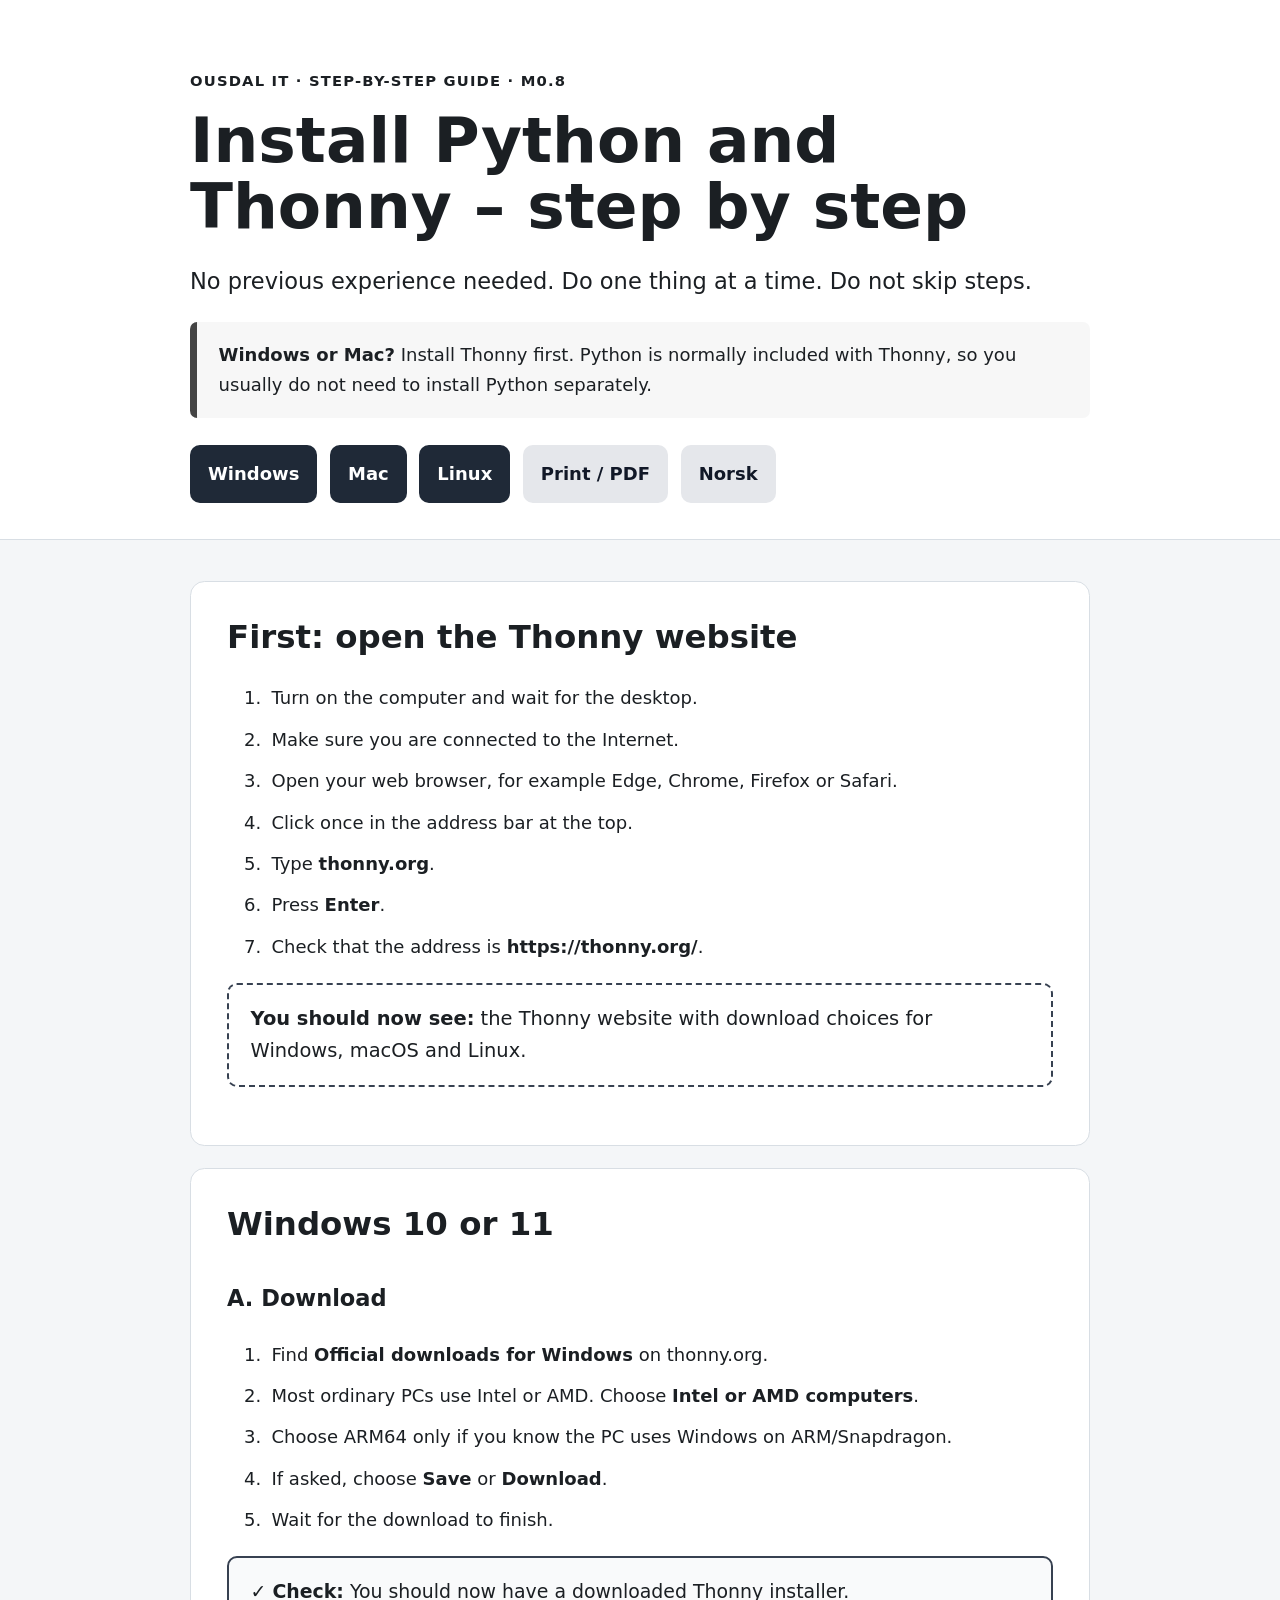
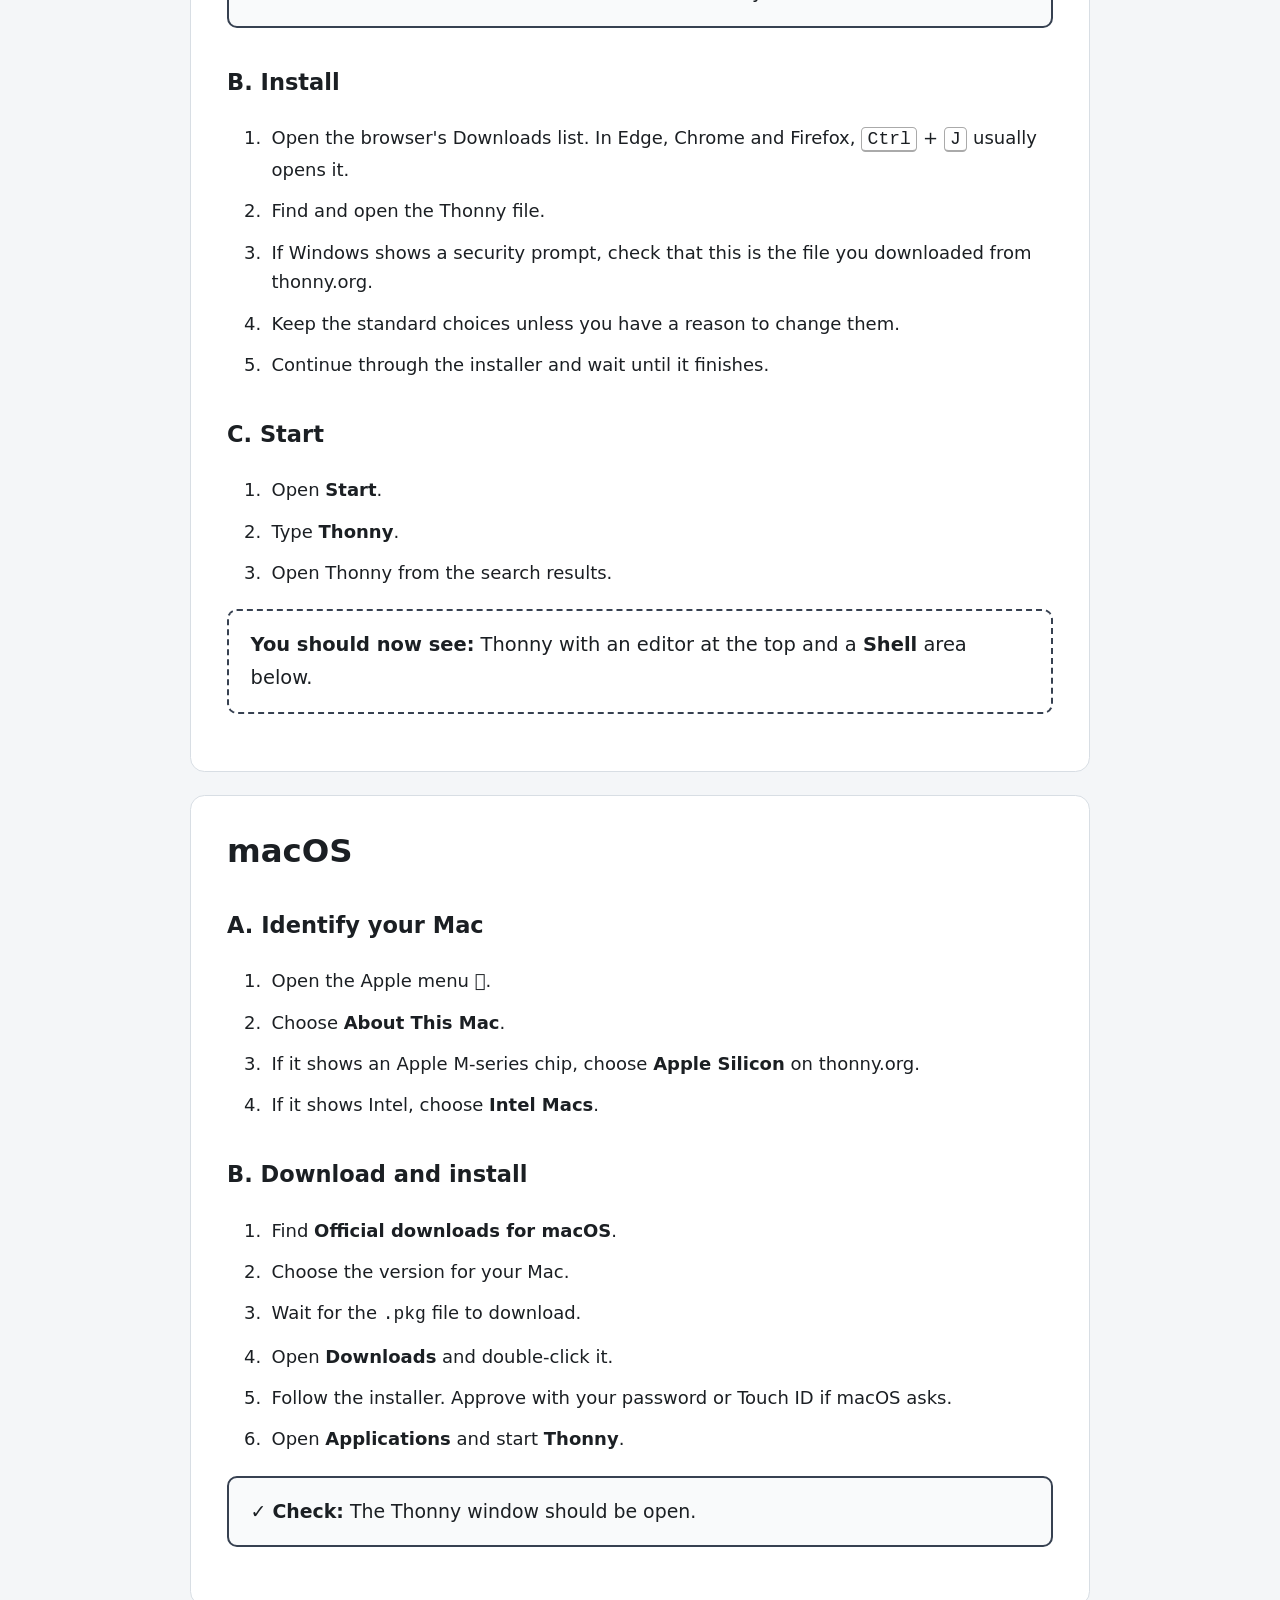
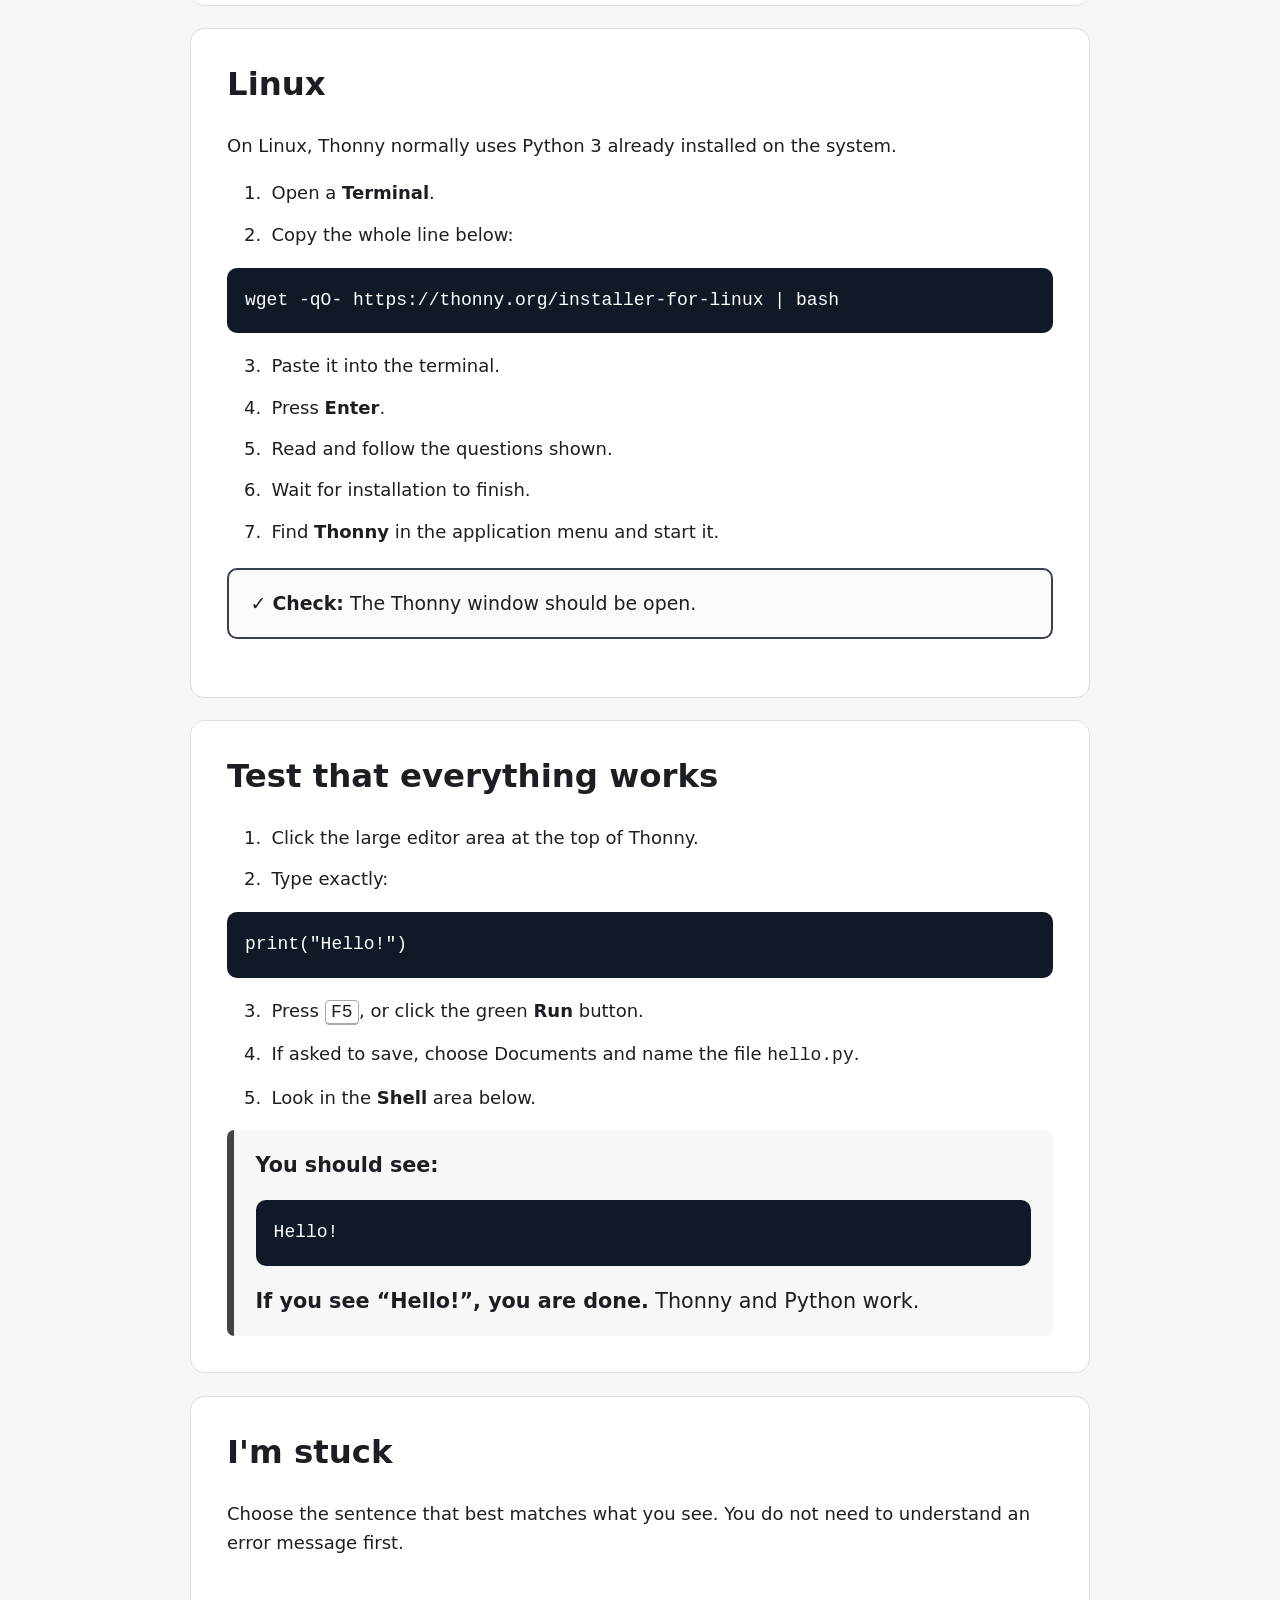
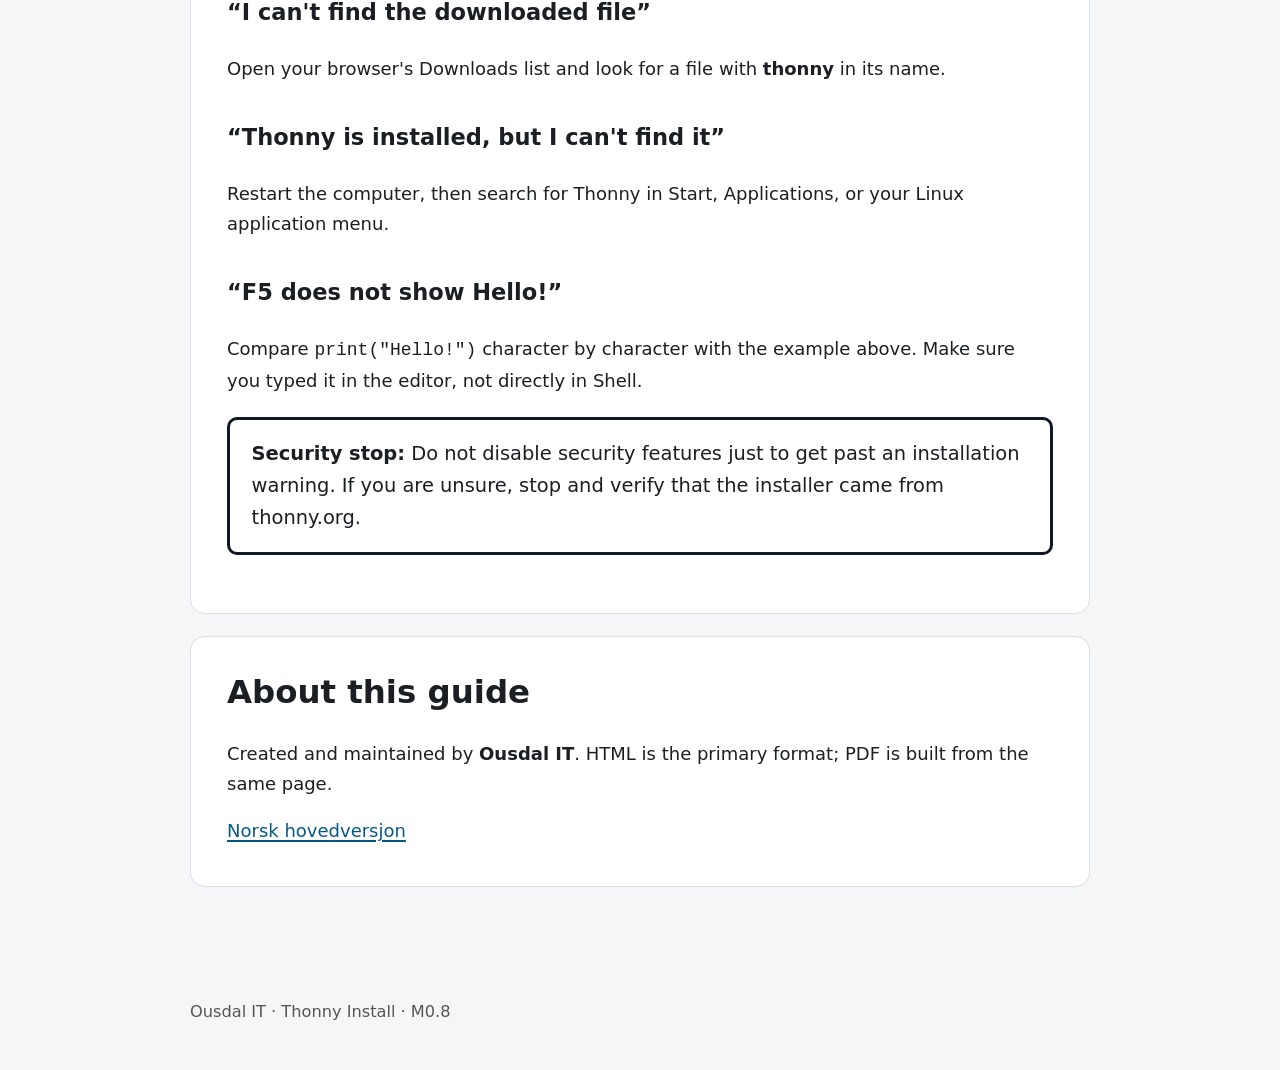
==== en/index.html @ 738f1707 "M0.8: add first-class English guide" ====
<!doctype html>
<html lang="en">
<head>
<meta charset="utf-8"><meta name="viewport" content="width=device-width,initial-scale=1">
<title>Install Python and Thonny – step by step | Ousdal IT</title>
<meta name="description" content="A spoon-fed Ousdal IT guide to installing Thonny and Python and running your first program.">
<link rel="stylesheet" href="../style.css">
</head>
<body>
<a class="skip-link" href="#content">Skip to content</a>
<header class="hero"><div class="wrap">
<p class="eyebrow">OUSDAL IT · STEP-BY-STEP GUIDE · M0.8</p>
<h1>Install Python and Thonny – step by step</h1>
<p class="lead">No previous experience needed. Do one thing at a time. Do not skip steps.</p>
<div class="important"><strong>Windows or Mac?</strong> Install Thonny first. Python is normally included with Thonny, so you usually do not need to install Python separately.</div>
<nav class="actions no-print" aria-label="Choose operating system"><a class="button" href="#windows">Windows</a><a class="button" href="#mac">Mac</a><a class="button" href="#linux">Linux</a><button class="button secondary" onclick="window.print()">Print / PDF</button><a class="button secondary" href="../">Norsk</a></nav>
</div></header>
<main id="content" class="wrap" tabindex="-1">
<section class="card"><h2>First: open the Thonny website</h2><ol>
<li>Turn on the computer and wait for the desktop.</li><li>Make sure you are connected to the Internet.</li><li>Open your web browser, for example Edge, Chrome, Firefox or Safari.</li><li>Click once in the address bar at the top.</li><li>Type <strong>thonny.org</strong>.</li><li>Press <strong>Enter</strong>.</li><li>Check that the address is <strong>https://thonny.org/</strong>.</li></ol>
<div class="look"><strong>You should now see:</strong> the Thonny website with download choices for Windows, macOS and Linux.</div></section>
<section id="windows" class="card page-break"><h2>Windows 10 or 11</h2><h3>A. Download</h3><ol>
<li>Find <strong>Official downloads for Windows</strong> on thonny.org.</li><li>Most ordinary PCs use Intel or AMD. Choose <strong>Intel or AMD computers</strong>.</li><li>Choose ARM64 only if you know the PC uses Windows on ARM/Snapdragon.</li><li>If asked, choose <strong>Save</strong> or <strong>Download</strong>.</li><li>Wait for the download to finish.</li></ol>
<div class="check">✓ <strong>Check:</strong> You should now have a downloaded Thonny installer.</div>
<h3>B. Install</h3><ol><li>Open the browser's Downloads list. In Edge, Chrome and Firefox, <kbd>Ctrl</kbd> + <kbd>J</kbd> usually opens it.</li><li>Find and open the Thonny file.</li><li>If Windows shows a security prompt, check that this is the file you downloaded from thonny.org.</li><li>Keep the standard choices unless you have a reason to change them.</li><li>Continue through the installer and wait until it finishes.</li></ol>
<h3>C. Start</h3><ol><li>Open <strong>Start</strong>.</li><li>Type <strong>Thonny</strong>.</li><li>Open Thonny from the search results.</li></ol>
<div class="look"><strong>You should now see:</strong> Thonny with an editor at the top and a <strong>Shell</strong> area below.</div></section>
<section id="mac" class="card page-break"><h2>macOS</h2><h3>A. Identify your Mac</h3><ol><li>Open the Apple menu <strong></strong>.</li><li>Choose <strong>About This Mac</strong>.</li><li>If it shows an Apple M-series chip, choose <strong>Apple Silicon</strong> on thonny.org.</li><li>If it shows Intel, choose <strong>Intel Macs</strong>.</li></ol>
<h3>B. Download and install</h3><ol><li>Find <strong>Official downloads for macOS</strong>.</li><li>Choose the version for your Mac.</li><li>Wait for the <code>.pkg</code> file to download.</li><li>Open <strong>Downloads</strong> and double-click it.</li><li>Follow the installer. Approve with your password or Touch ID if macOS asks.</li><li>Open <strong>Applications</strong> and start <strong>Thonny</strong>.</li></ol><div class="check">✓ <strong>Check:</strong> The Thonny window should be open.</div></section>
<section id="linux" class="card page-break"><h2>Linux</h2><p>On Linux, Thonny normally uses Python 3 already installed on the system.</p><ol><li>Open a <strong>Terminal</strong>.</li><li>Copy the whole line below:</li></ol>
<pre><code>wget -qO- https://thonny.org/installer-for-linux | bash</code></pre>
<ol start="3"><li>Paste it into the terminal.</li><li>Press <strong>Enter</strong>.</li><li>Read and follow the questions shown.</li><li>Wait for installation to finish.</li><li>Find <strong>Thonny</strong> in the application menu and start it.</li></ol><div class="check">✓ <strong>Check:</strong> The Thonny window should be open.</div></section>
<section id="test" class="card page-break"><h2>Test that everything works</h2><ol><li>Click the large editor area at the top of Thonny.</li><li>Type exactly:</li></ol><pre><code>print("Hello!")</code></pre><ol start="3"><li>Press <kbd>F5</kbd>, or click the green <strong>Run</strong> button.</li><li>If asked to save, choose Documents and name the file <code>hello.py</code>.</li><li>Look in the <strong>Shell</strong> area below.</li></ol><div class="success"><strong>You should see:</strong><pre><code>Hello!</code></pre><strong>If you see “Hello!”, you are done.</strong> Thonny and Python work.</div></section>
<section id="help" class="card page-break"><h2>I'm stuck</h2><p>Choose the sentence that best matches what you see. You do not need to understand an error message first.</p>
<h3>“I can't find the downloaded file”</h3><p>Open your browser's Downloads list and look for a file with <strong>thonny</strong> in its name.</p>
<h3>“Thonny is installed, but I can't find it”</h3><p>Restart the computer, then search for Thonny in Start, Applications, or your Linux application menu.</p>
<h3>“F5 does not show Hello!”</h3><p>Compare <code>print("Hello!")</code> character by character with the example above. Make sure you typed it in the editor, not directly in Shell.</p>
<div class="stop"><strong>Security stop:</strong> Do not disable security features just to get past an installation warning. If you are unsure, stop and verify that the installer came from thonny.org.</div></section>
<section class="card compact"><h2>About this guide</h2><p>Created and maintained by <strong>Ousdal IT</strong>. HTML is the primary format; PDF is built from the same page.</p><p><a href="../">Norsk hovedversjon</a></p></section>
</main><footer><div class="wrap">Ousdal IT · Thonny Install · M0.8</div></footer>
</body></html>
---- style.css ----
:root {
  font-family: system-ui, -apple-system, BlinkMacSystemFont, "Segoe UI", sans-serif;
  color: #1b1f23;
  background: #f4f6f8;
  line-height: 1.65;
  font-size: 18px;
}

* { box-sizing: border-box; }
body { margin: 0; }
a { color: #075985; }
.wrap { width: min(900px, calc(100% - 2rem)); margin: 0 auto; }
.hero { background: #ffffff; border-bottom: 1px solid #d8dee4; padding: 3rem 0 2rem; }
.eyebrow { font-weight: 800; letter-spacing: .08em; font-size: .82rem; }
h1 { font-size: clamp(2rem, 6vw, 3.5rem); line-height: 1.05; margin: .3rem 0 1rem; }
h2 { font-size: 1.8rem; line-height: 1.2; margin-top: 0; }
h3 { font-size: 1.25rem; margin-top: 2rem; }
.lead { font-size: 1.25rem; }
.important, .note, .success { border-left: .4rem solid #444; padding: 1rem 1.2rem; background: #f7f7f7; border-radius: .4rem; }
.success { font-size: 1.15rem; }
.actions { display: flex; flex-wrap: wrap; gap: .7rem; margin-top: 1.5rem; }
.button { display: inline-block; border: 0; border-radius: .55rem; padding: .8rem 1rem; background: #1f2937; color: white; text-decoration: none; font: inherit; font-weight: 700; cursor: pointer; }
.button.secondary { background: #e5e7eb; color: #111827; }
main { padding: 1rem 0 3rem; }
.card { background: white; margin: 1.25rem 0; padding: 2rem; border: 1px solid #d8dee4; border-radius: .8rem; }
.card.compact { padding-bottom: 1.2rem; }
li { margin: .65rem 0; padding-left: .25rem; }
pre { overflow-x: auto; background: #111827; color: #fff; padding: 1rem; border-radius: .55rem; font-size: 1rem; }
code { font-family: ui-monospace, SFMono-Regular, Menlo, Consolas, monospace; }
kbd { border: 1px solid #aaa; border-bottom-width: 2px; border-radius: .25rem; padding: .05rem .3rem; background: #fff; }
footer { padding: 2rem 0 3rem; font-size: .9rem; color: #555; }

@media (max-width: 600px) {
  :root { font-size: 17px; }
  .card { padding: 1.2rem; }
}

@page { size: A4; margin: 14mm; }
@media print {
  :root { background: #fff; font-size: 12pt; }
  body { background: #fff; }
  .no-print { display: none !important; }
  .hero { padding: 0 0 8mm; border: 0; }
  .wrap { width: 100%; }
  .card { border: 0; border-radius: 0; padding: 0; margin: 0 0 8mm; break-inside: avoid-page; }
  .page-break { break-before: page; }
  h1 { font-size: 27pt; }
  h2 { font-size: 20pt; }
  h3 { font-size: 14pt; }
  a { color: inherit; text-decoration: none; }
  pre { white-space: pre-wrap; border: 1px solid #444; background: #f2f2f2; color: #000; }
  footer { padding: 4mm 0 0; }
}

.check { margin: 1.2rem 0; padding: 1rem 1.2rem; border: 2px solid #374151; border-radius: .55rem; background: #f9fafb; font-size: 1.05rem; }
@media print { .check { break-inside: avoid; } }

/* M0.3: accessibility and senior-friendly interaction */
html { scroll-behavior: smooth; }
body { font-size: 1rem; }
p, li { max-width: 72ch; }
a { text-decoration-thickness: .12em; text-underline-offset: .16em; }
a:focus-visible, button:focus-visible { outline: 4px solid #111827; outline-offset: 4px; }
.skip-link { position: absolute; left: .75rem; top: -5rem; z-index: 100; padding: .8rem 1rem; background: #fff; color: #111; border: 3px solid #111; font-weight: 800; }
.skip-link:focus { top: .75rem; }
.button { min-height: 48px; min-width: 48px; display: inline-flex; align-items: center; justify-content: center; }
.look { margin: 1.2rem 0; padding: 1rem 1.2rem; border: 2px dashed #374151; border-radius: .55rem; background: #fff; font-size: 1.08rem; }
main:focus { outline: none; }
@media (prefers-reduced-motion: reduce) { html { scroll-behavior: auto; } }
@media (max-width: 600px) { .actions .button { width: 100%; } }
@media print { .skip-link { display: none; } .look { break-inside: avoid; } p, li { max-width: none; } }

.stop { margin: 1.2rem 0; padding: 1rem 1.2rem; border: 3px solid #111827; border-radius: .55rem; background: #fff; font-size: 1.08rem; }
@media print { .stop { break-inside: avoid; } }

/* M0.7: print/PDF pagination */
@media print {
  h1, h2, h3 { break-after: avoid-page; page-break-after: avoid; }
  pre, .important, .note, .success, .check, .look, .stop {
    break-inside: avoid-page;
    page-break-inside: avoid;
  }
  li { break-inside: avoid-page; page-break-inside: avoid; }
  h3 + ol, h3 + p { break-before: avoid-page; page-break-before: avoid; }
  .card { orphans: 3; widows: 3; }
}
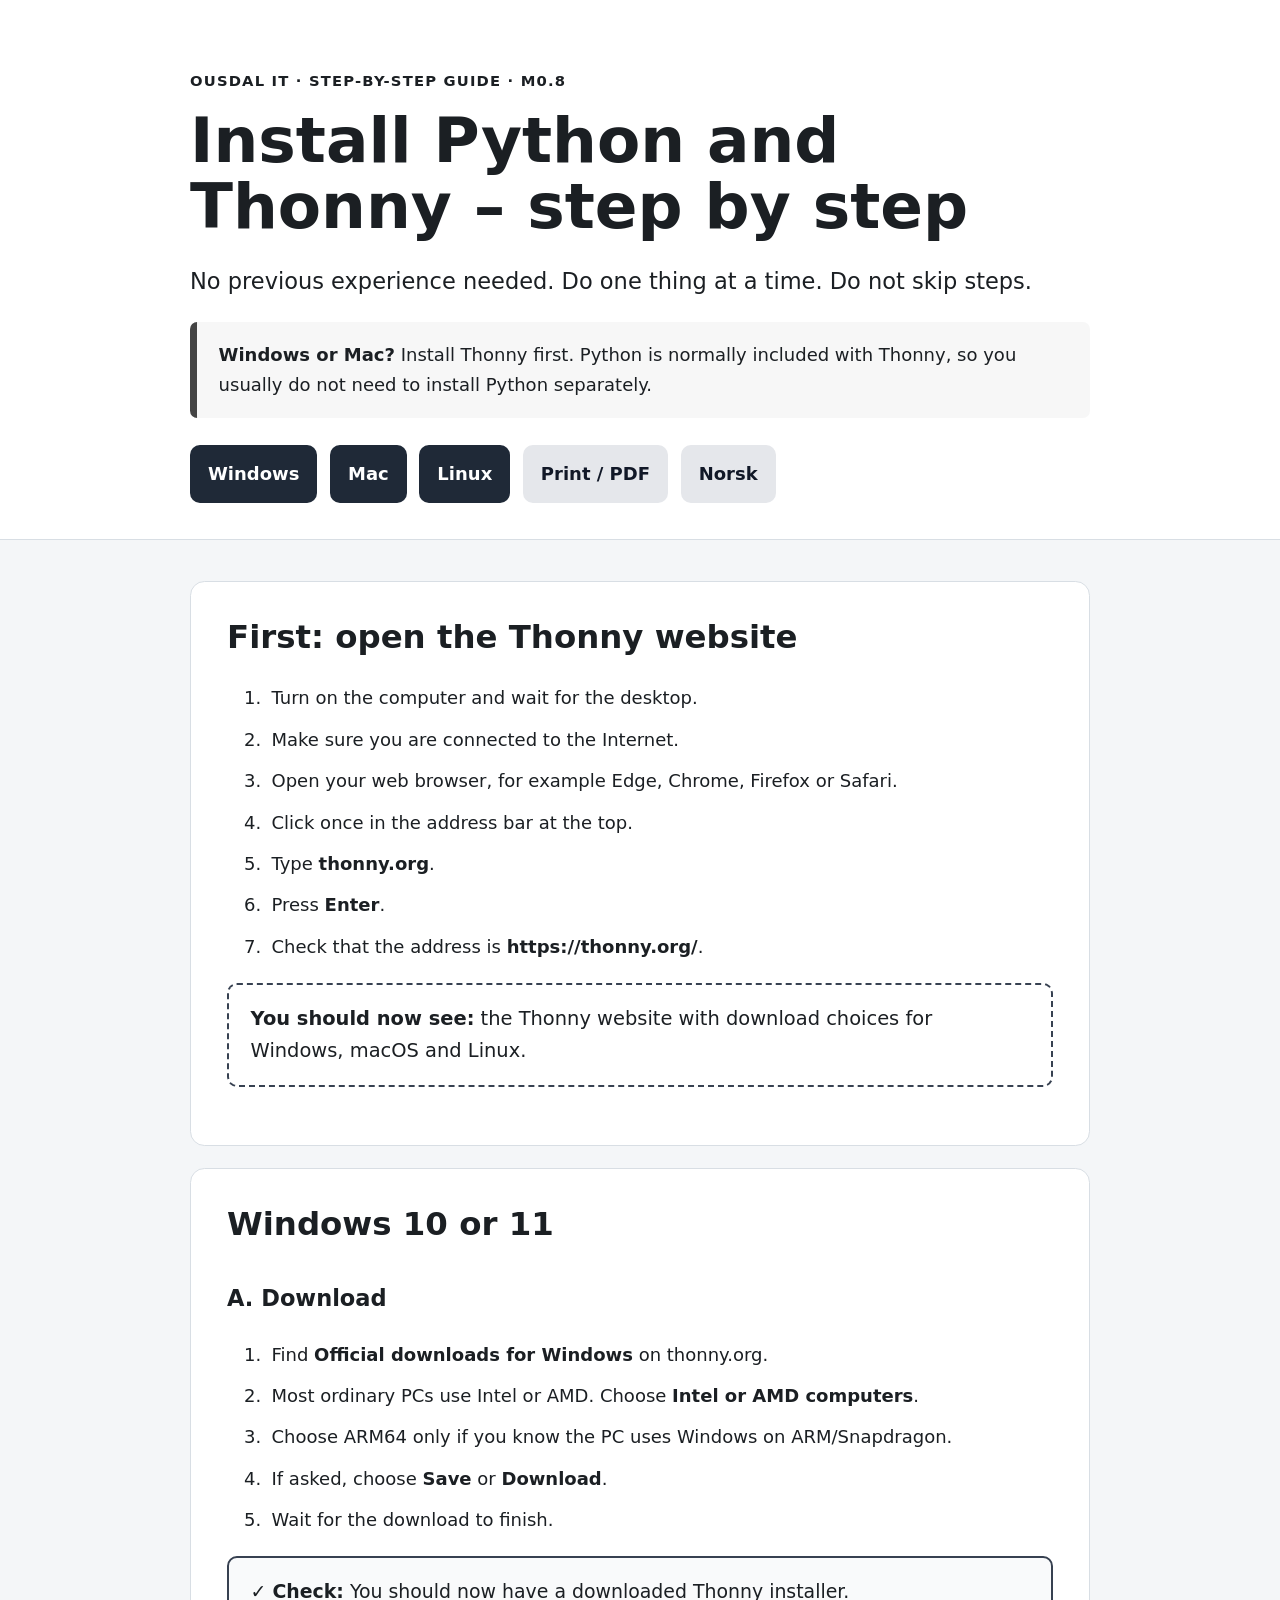
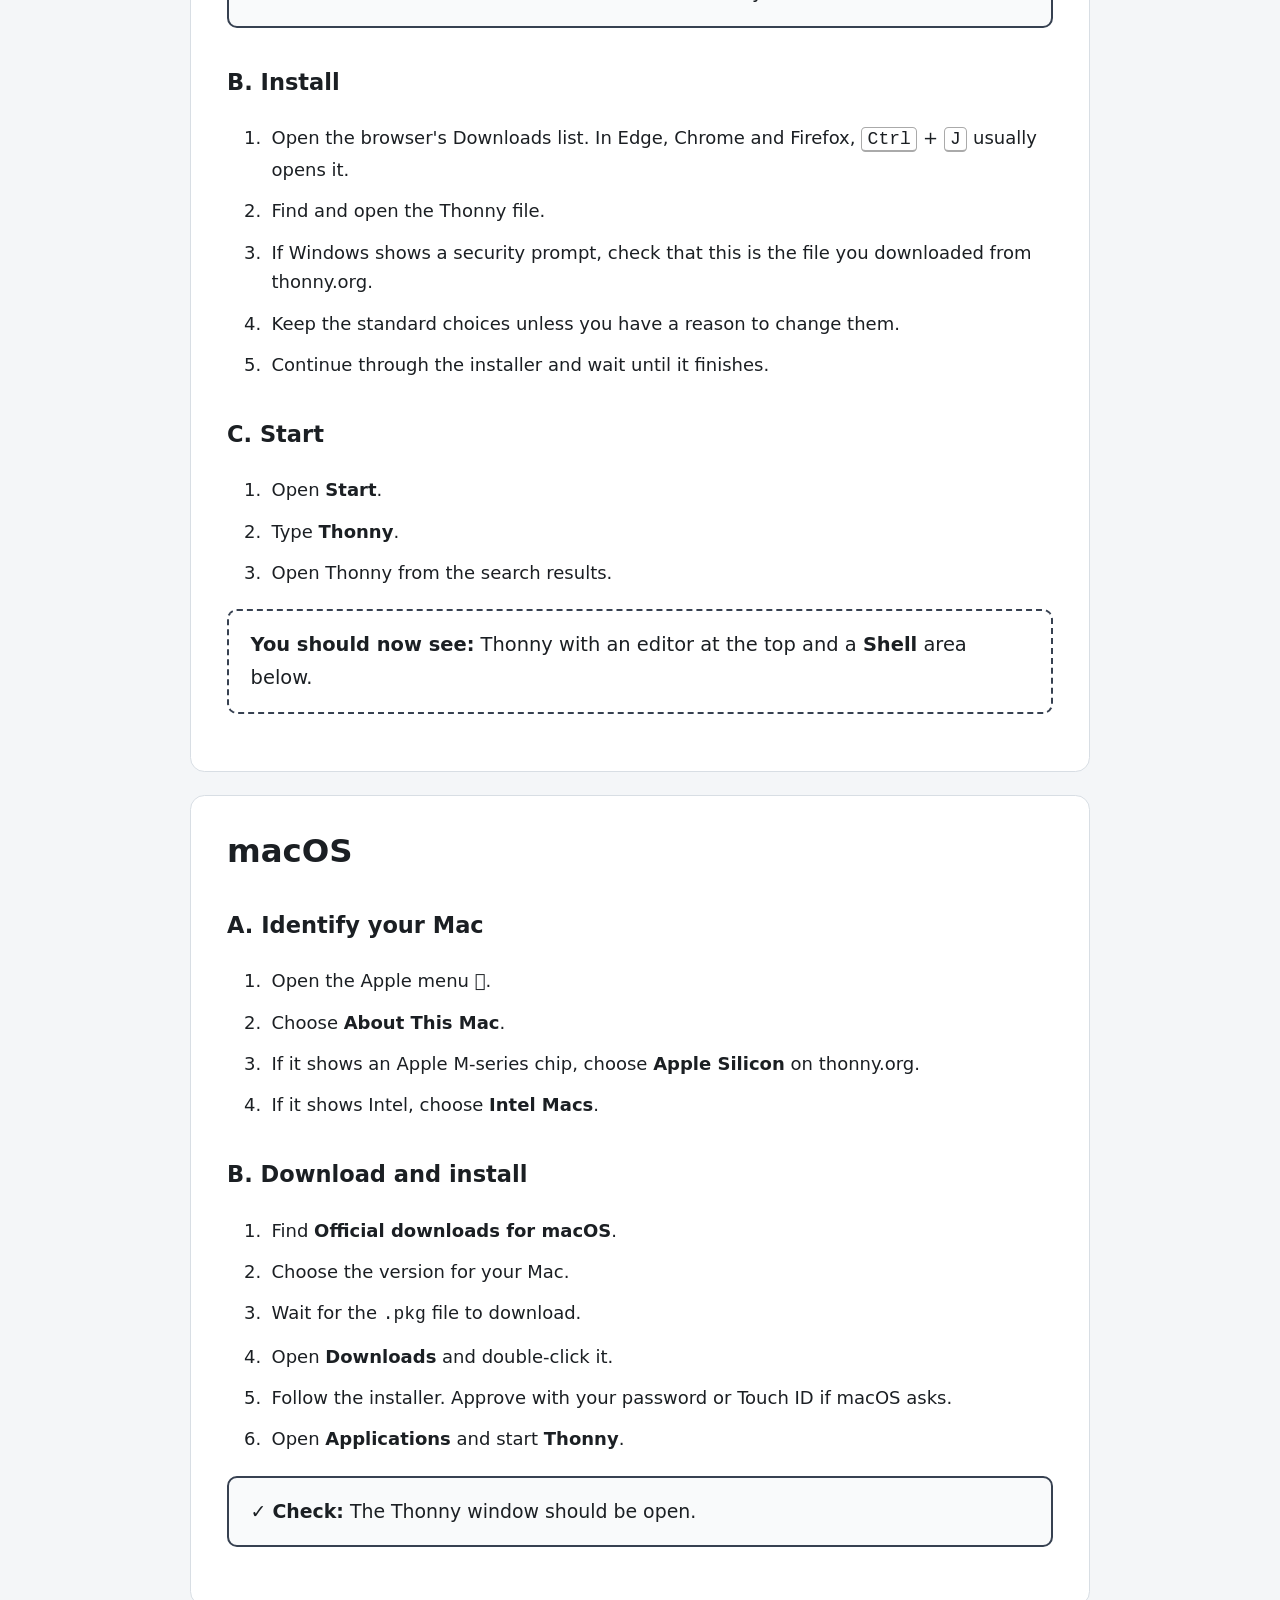
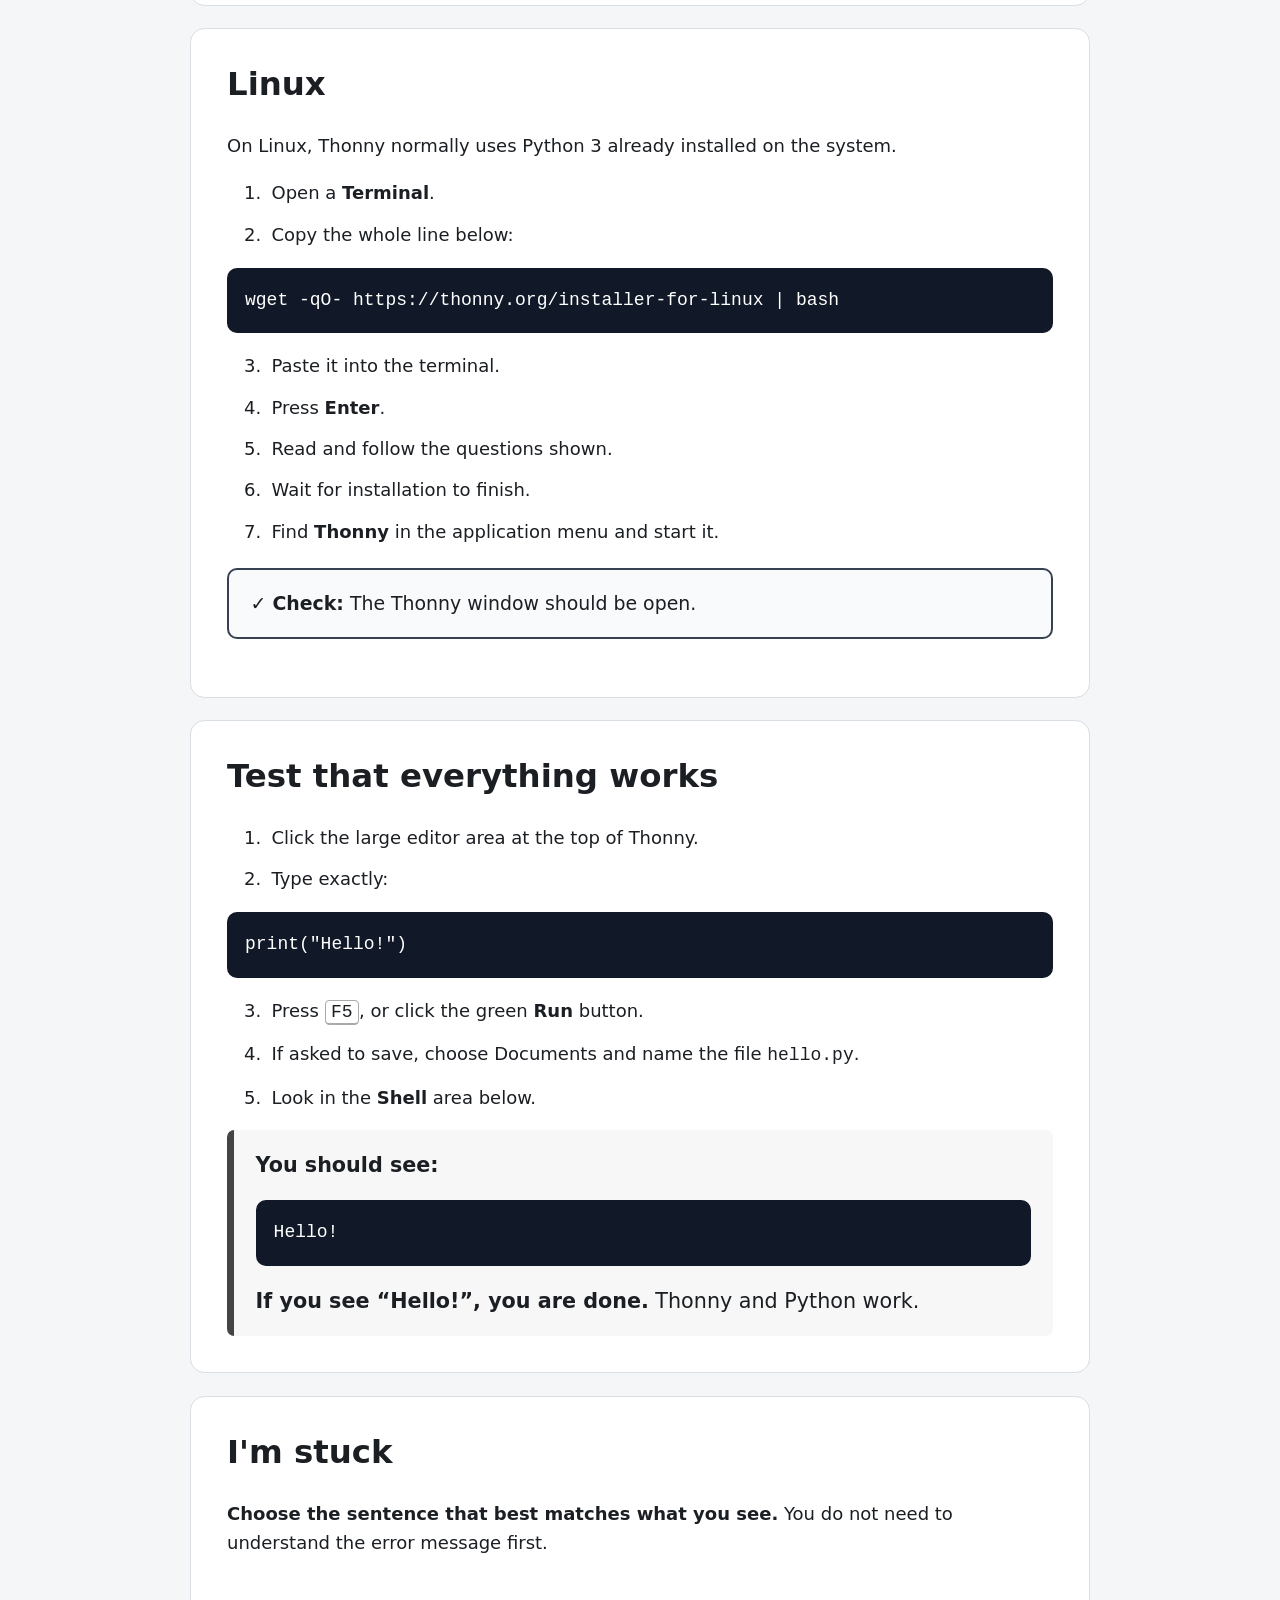
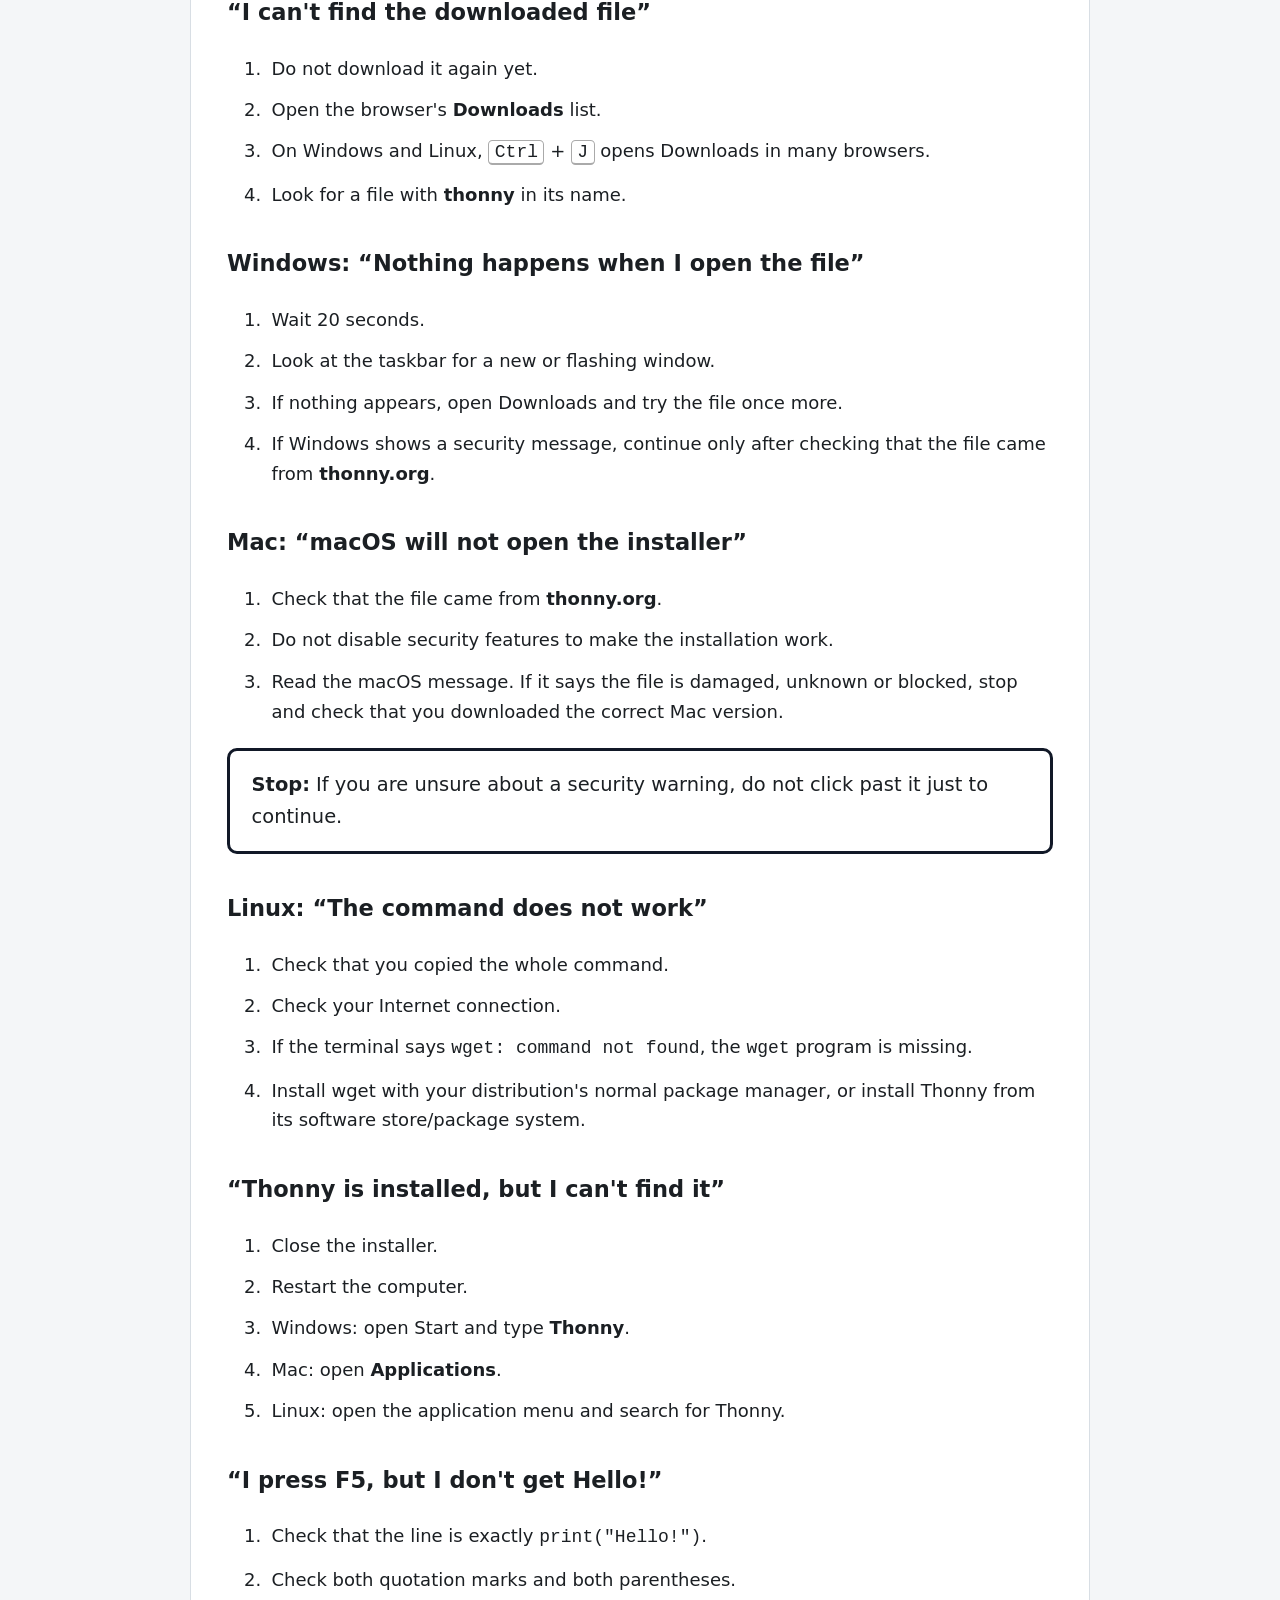
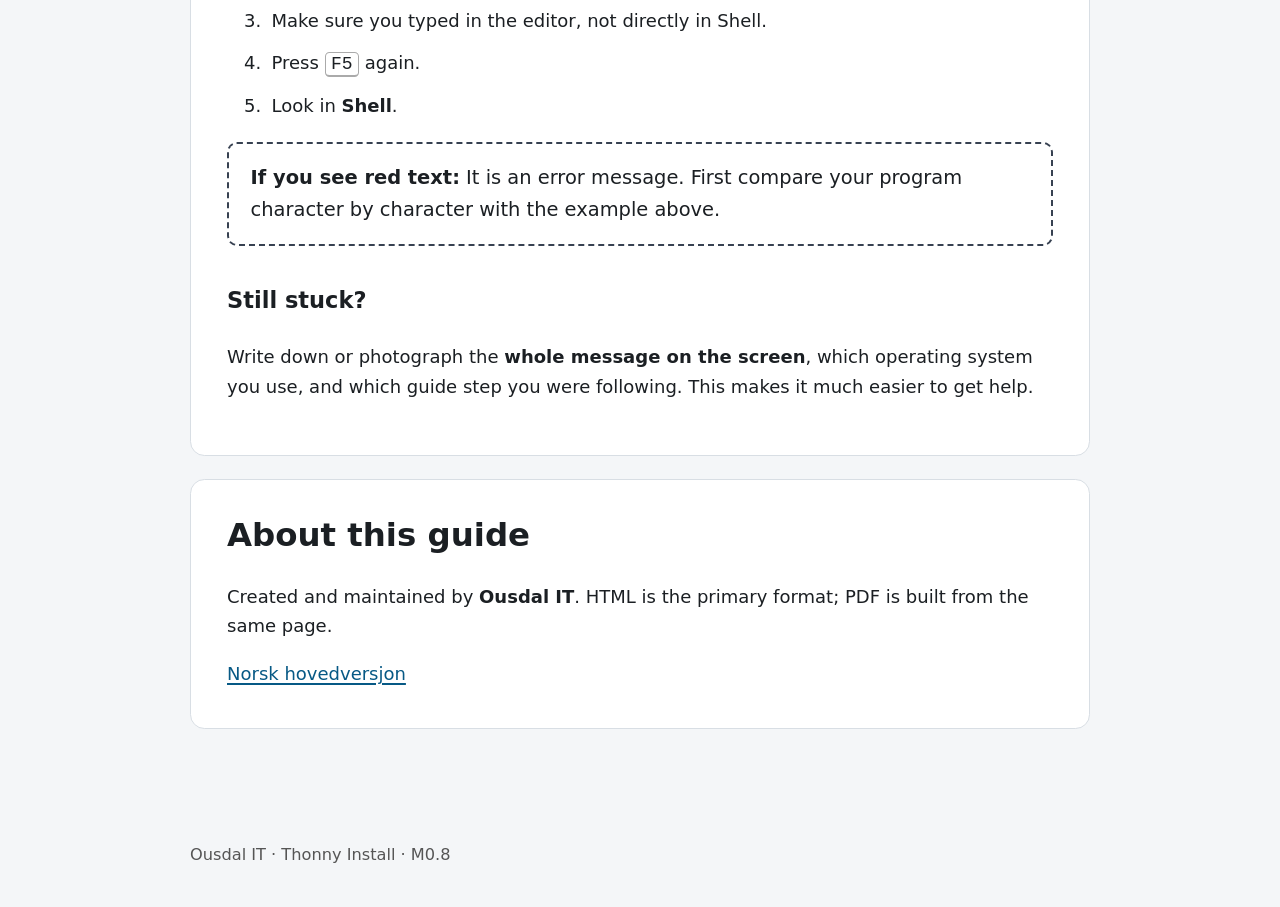
==== commit 4a9d9d6b: "M0.11: bring English troubleshooting to NO parity" ====
--- a/en/index.html
+++ b/en/index.html
@@ -31,11 +31,18 @@
 <pre><code>wget -qO- https://thonny.org/installer-for-linux | bash</code></pre>
 <ol start="3"><li>Paste it into the terminal.</li><li>Press <strong>Enter</strong>.</li><li>Read and follow the questions shown.</li><li>Wait for installation to finish.</li><li>Find <strong>Thonny</strong> in the application menu and start it.</li></ol><div class="check">✓ <strong>Check:</strong> The Thonny window should be open.</div></section>
 <section id="test" class="card page-break"><h2>Test that everything works</h2><ol><li>Click the large editor area at the top of Thonny.</li><li>Type exactly:</li></ol><pre><code>print("Hello!")</code></pre><ol start="3"><li>Press <kbd>F5</kbd>, or click the green <strong>Run</strong> button.</li><li>If asked to save, choose Documents and name the file <code>hello.py</code>.</li><li>Look in the <strong>Shell</strong> area below.</li></ol><div class="success"><strong>You should see:</strong><pre><code>Hello!</code></pre><strong>If you see “Hello!”, you are done.</strong> Thonny and Python work.</div></section>
-<section id="help" class="card page-break"><h2>I'm stuck</h2><p>Choose the sentence that best matches what you see. You do not need to understand an error message first.</p>
-<h3>“I can't find the downloaded file”</h3><p>Open your browser's Downloads list and look for a file with <strong>thonny</strong> in its name.</p>
-<h3>“Thonny is installed, but I can't find it”</h3><p>Restart the computer, then search for Thonny in Start, Applications, or your Linux application menu.</p>
-<h3>“F5 does not show Hello!”</h3><p>Compare <code>print("Hello!")</code> character by character with the example above. Make sure you typed it in the editor, not directly in Shell.</p>
-<div class="stop"><strong>Security stop:</strong> Do not disable security features just to get past an installation warning. If you are unsure, stop and verify that the installer came from thonny.org.</div></section>
+<section id="help" class="card page-break"><h2>I'm stuck</h2>
+<p><strong>Choose the sentence that best matches what you see.</strong> You do not need to understand the error message first.</p>
+<h3>“I can't find the downloaded file”</h3><ol><li>Do not download it again yet.</li><li>Open the browser's <strong>Downloads</strong> list.</li><li>On Windows and Linux, <kbd>Ctrl</kbd> + <kbd>J</kbd> opens Downloads in many browsers.</li><li>Look for a file with <strong>thonny</strong> in its name.</li></ol>
+<h3>Windows: “Nothing happens when I open the file”</h3><ol><li>Wait 20 seconds.</li><li>Look at the taskbar for a new or flashing window.</li><li>If nothing appears, open Downloads and try the file once more.</li><li>If Windows shows a security message, continue only after checking that the file came from <strong>thonny.org</strong>.</li></ol>
+<h3>Mac: “macOS will not open the installer”</h3><ol><li>Check that the file came from <strong>thonny.org</strong>.</li><li>Do not disable security features to make the installation work.</li><li>Read the macOS message. If it says the file is damaged, unknown or blocked, stop and check that you downloaded the correct Mac version.</li></ol>
+<div class="stop"><strong>Stop:</strong> If you are unsure about a security warning, do not click past it just to continue.</div>
+<h3>Linux: “The command does not work”</h3><ol><li>Check that you copied the whole command.</li><li>Check your Internet connection.</li><li>If the terminal says <code>wget: command not found</code>, the <code>wget</code> program is missing.</li><li>Install wget with your distribution's normal package manager, or install Thonny from its software store/package system.</li></ol>
+<h3>“Thonny is installed, but I can't find it”</h3><ol><li>Close the installer.</li><li>Restart the computer.</li><li>Windows: open Start and type <strong>Thonny</strong>.</li><li>Mac: open <strong>Applications</strong>.</li><li>Linux: open the application menu and search for Thonny.</li></ol>
+<h3>“I press F5, but I don't get Hello!”</h3><ol><li>Check that the line is exactly <code>print("Hello!")</code>.</li><li>Check both quotation marks and both parentheses.</li><li>Make sure you typed in the editor, not directly in Shell.</li><li>Press <kbd>F5</kbd> again.</li><li>Look in <strong>Shell</strong>.</li></ol>
+<div class="look"><strong>If you see red text:</strong> It is an error message. First compare your program character by character with the example above.</div>
+<h3>Still stuck?</h3><p>Write down or photograph the <strong>whole message on the screen</strong>, which operating system you use, and which guide step you were following. This makes it much easier to get help.</p>
+</section>
 <section class="card compact"><h2>About this guide</h2><p>Created and maintained by <strong>Ousdal IT</strong>. HTML is the primary format; PDF is built from the same page.</p><p><a href="../">Norsk hovedversjon</a></p></section>
 </main><footer><div class="wrap">Ousdal IT · Thonny Install · M0.8</div></footer>
 </body></html>
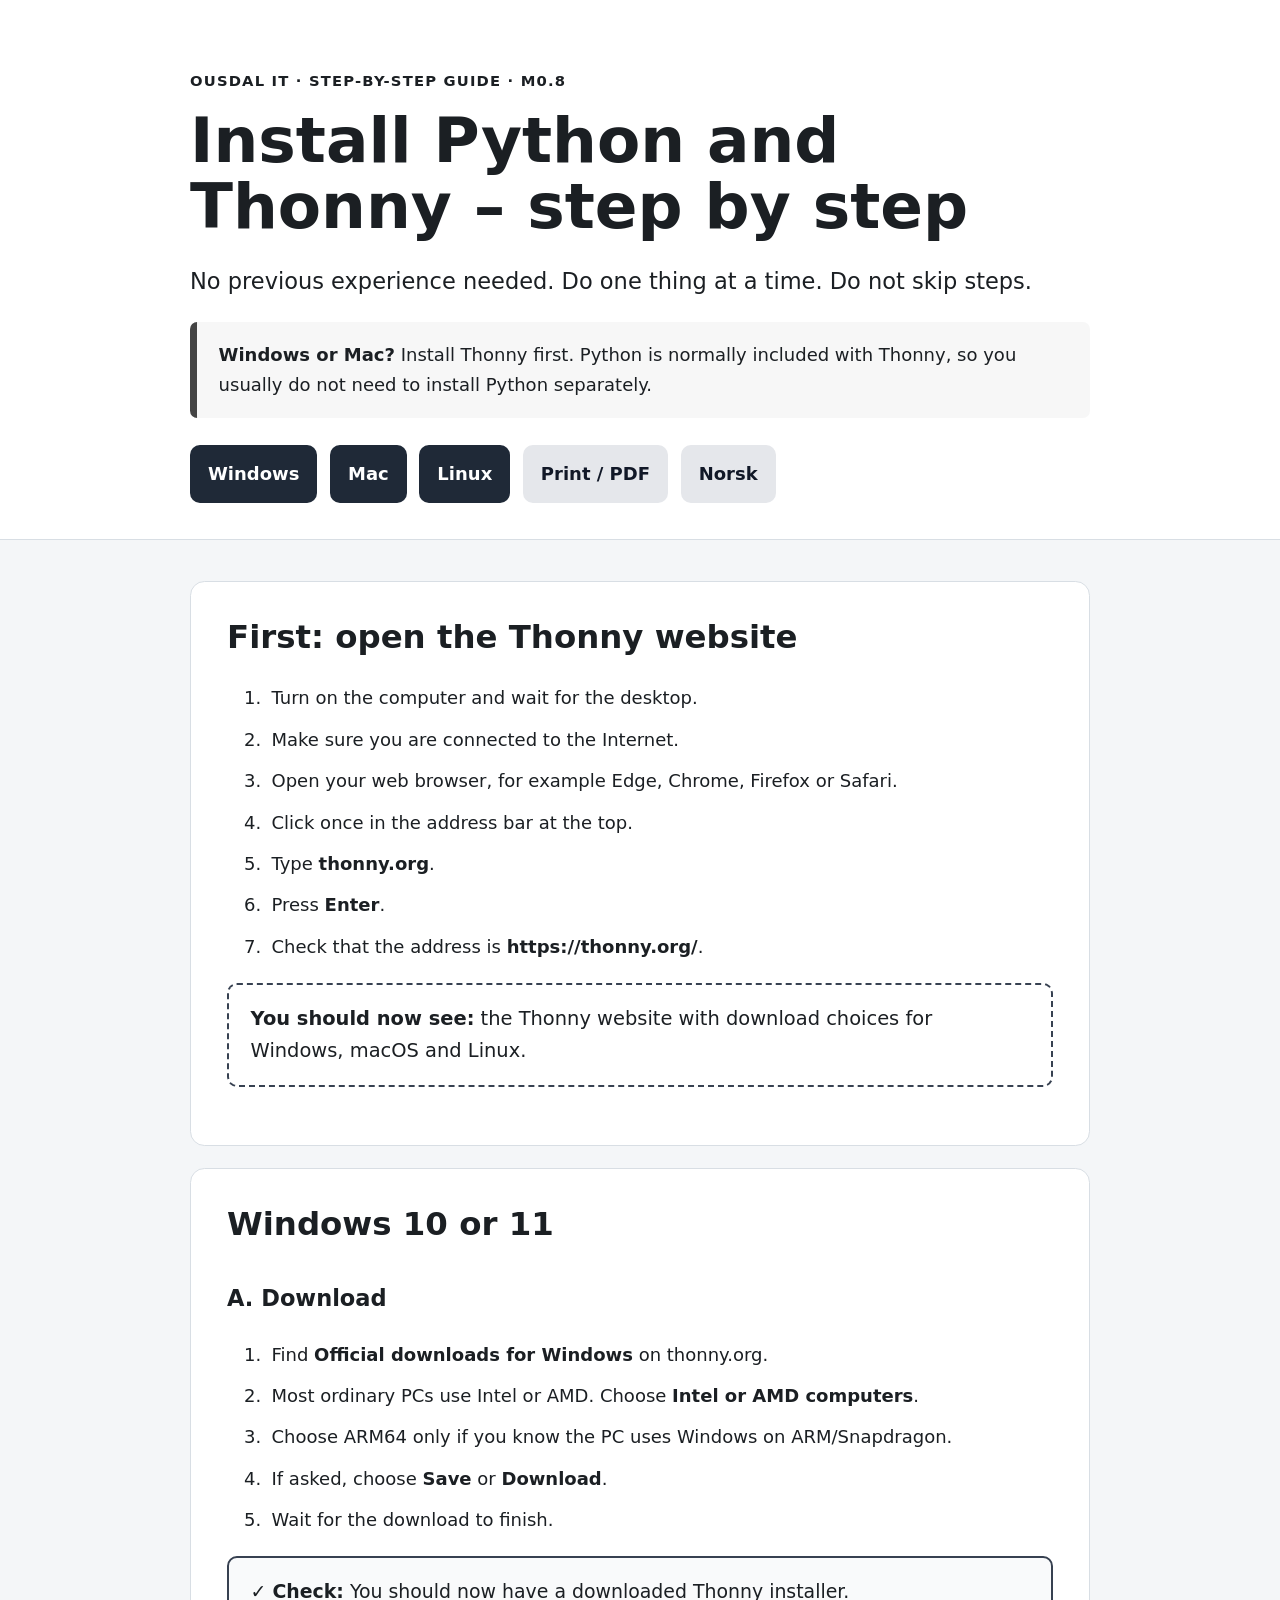
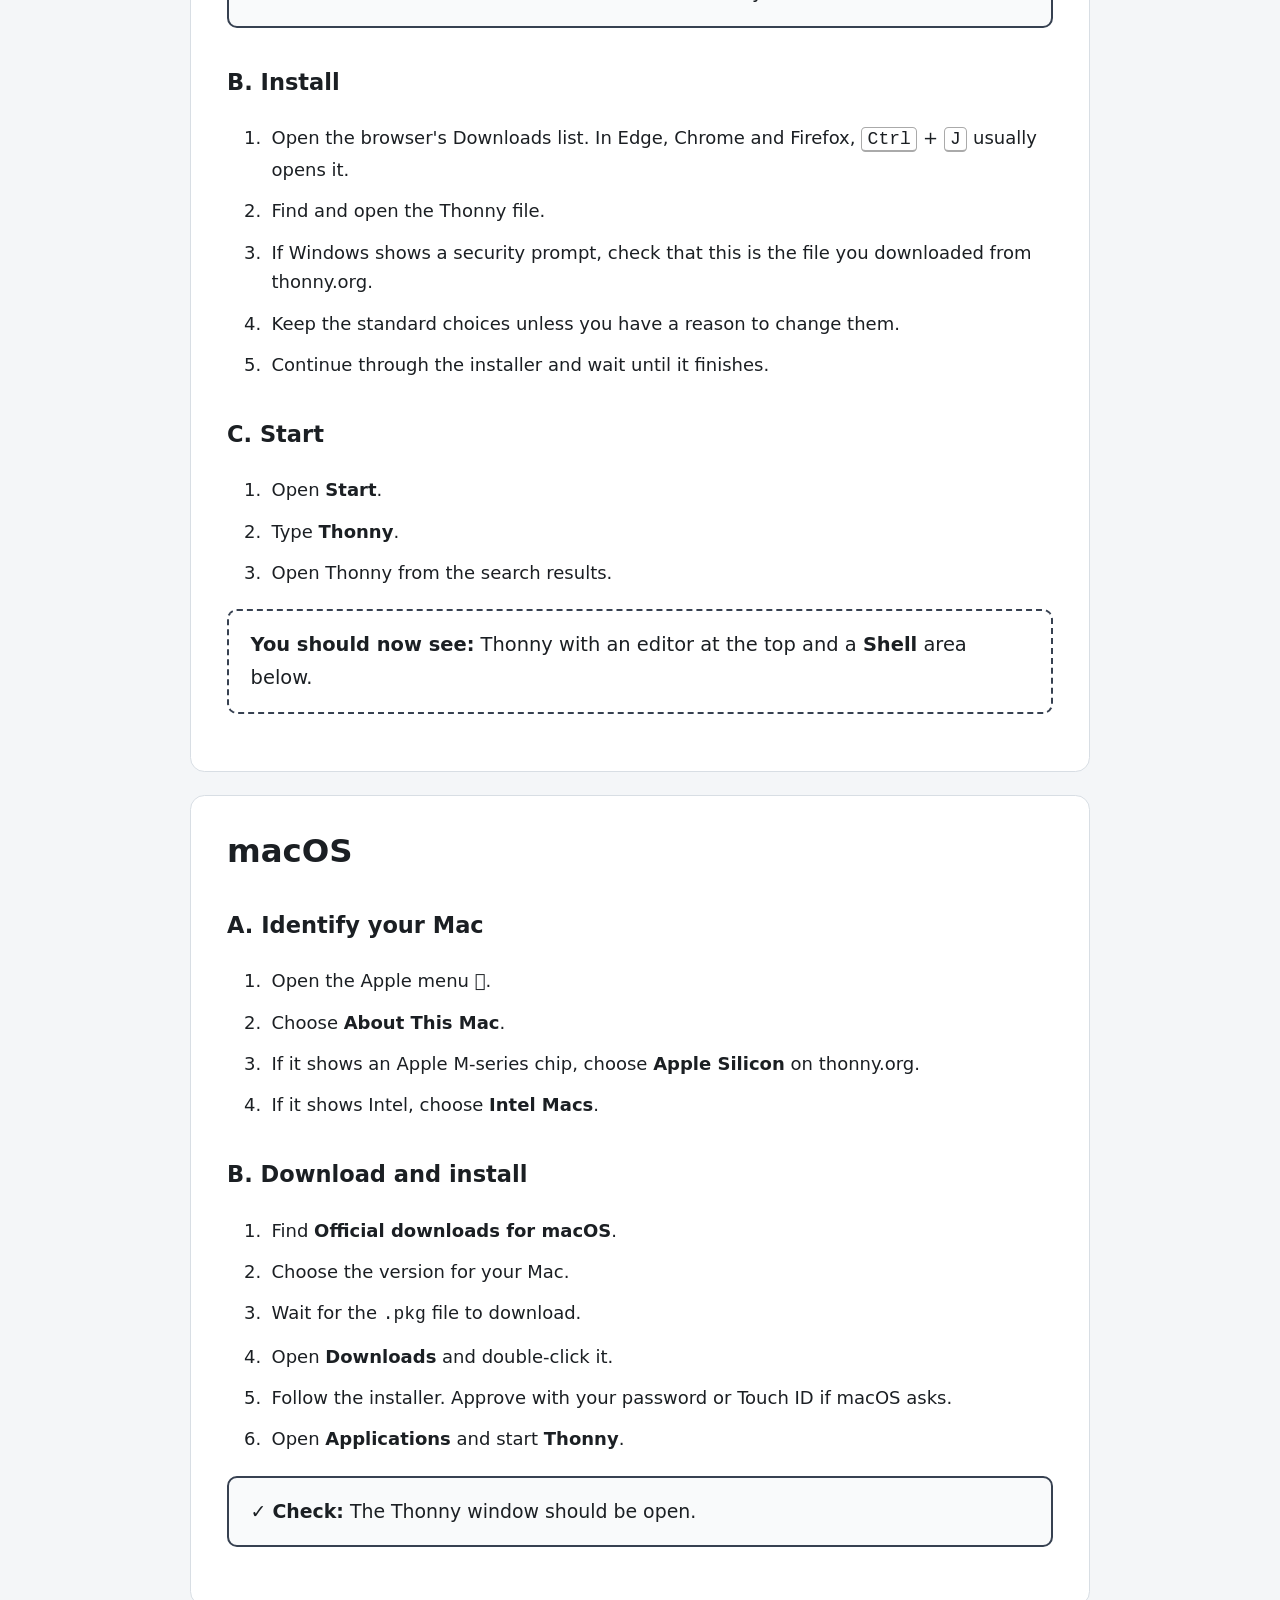
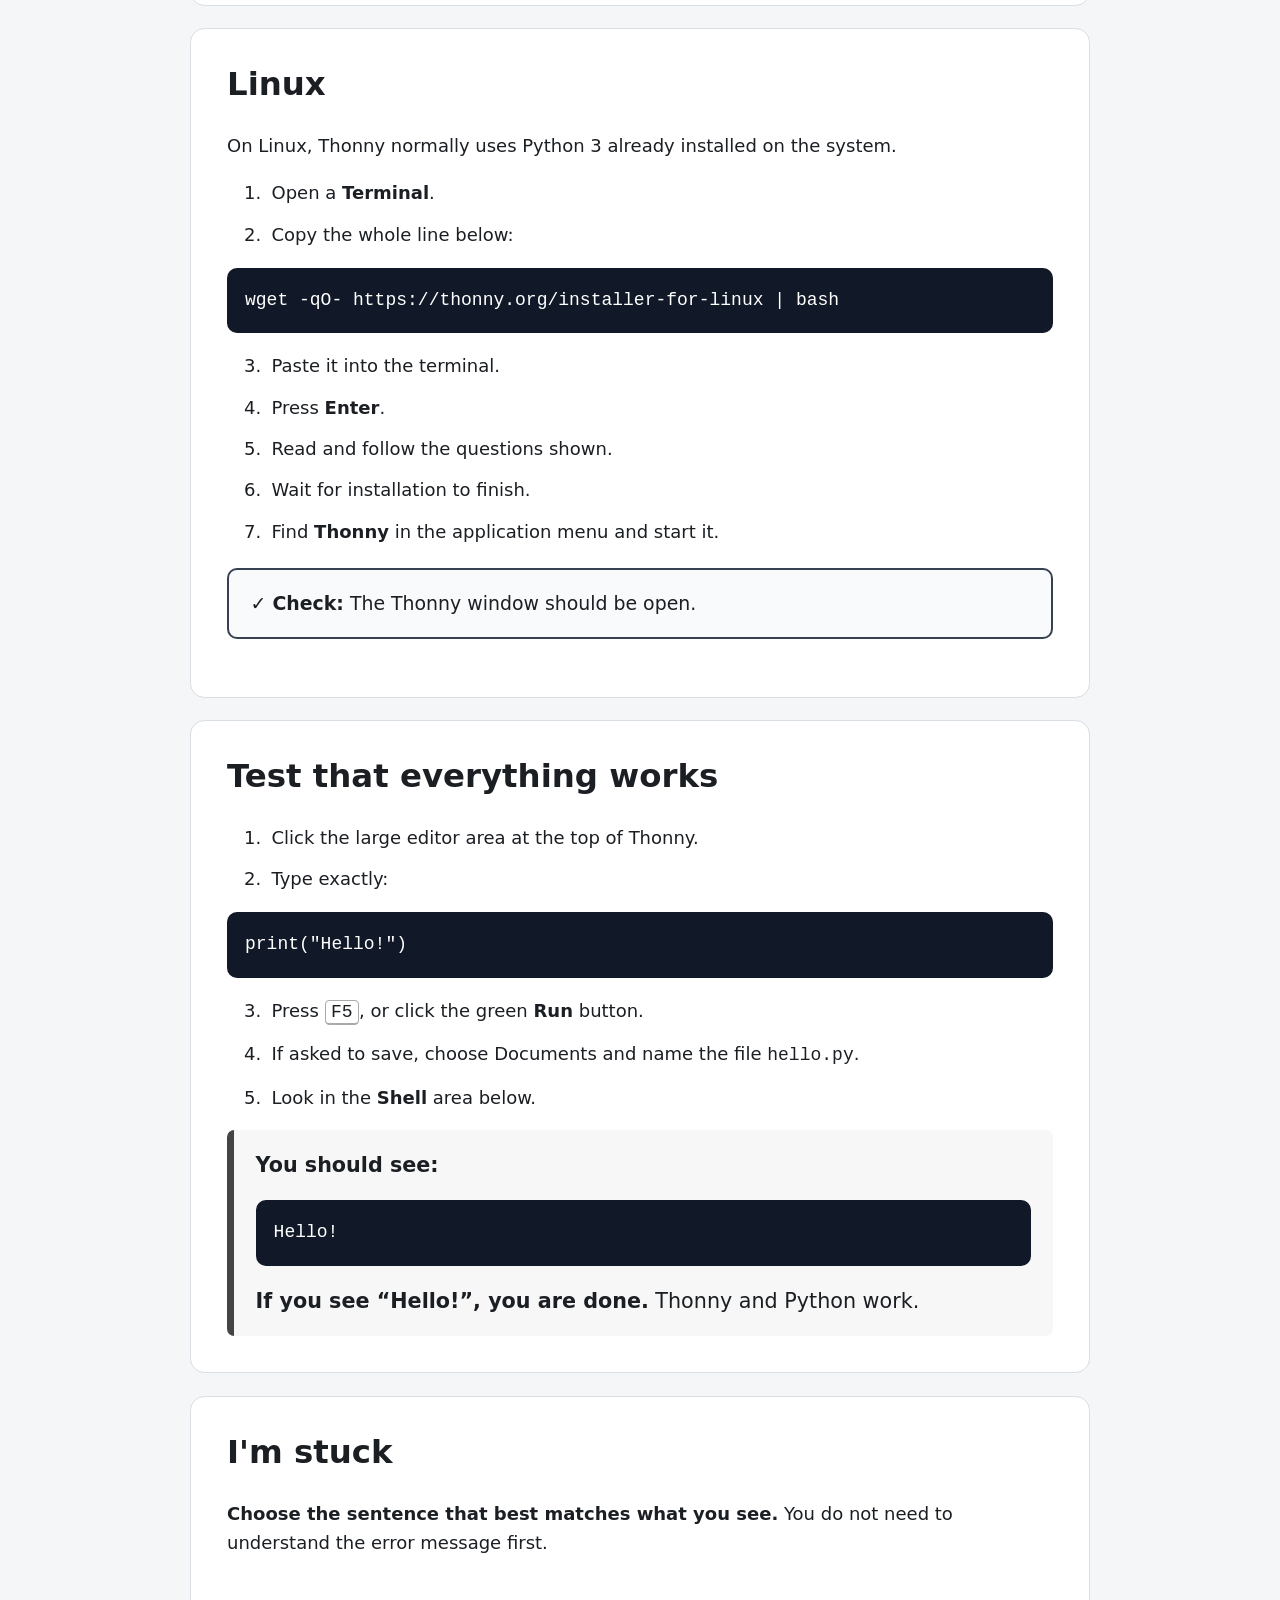
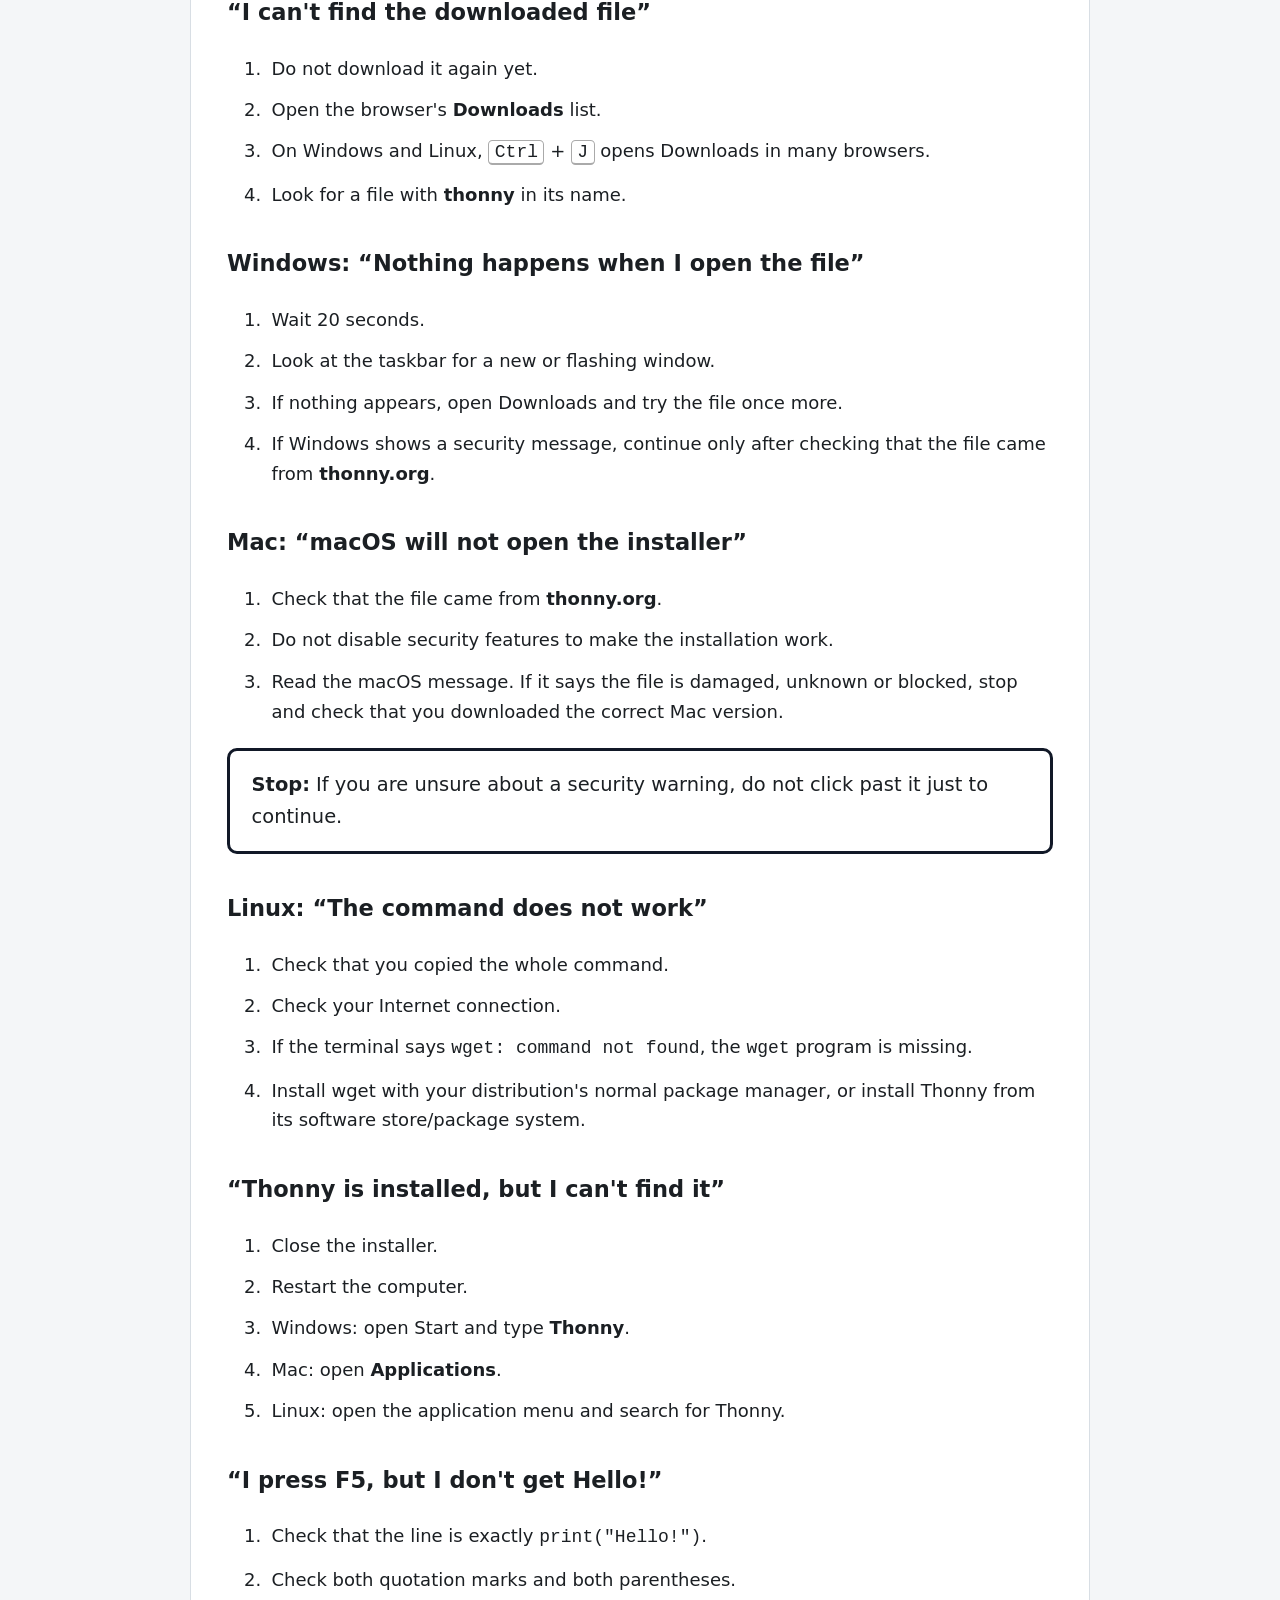
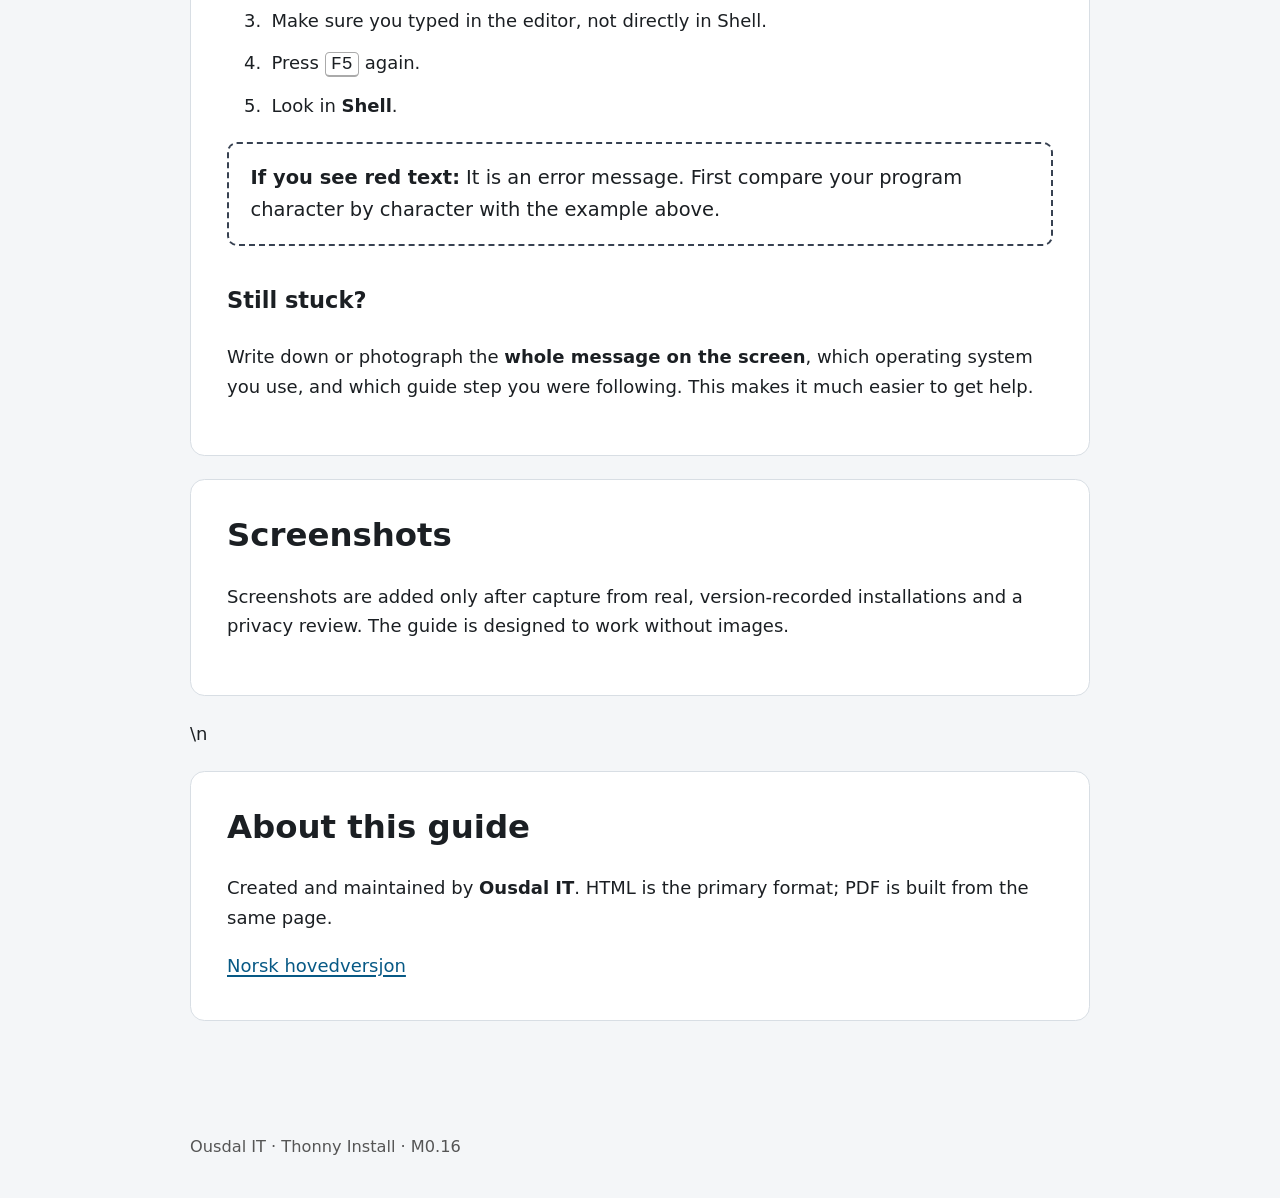
==== commit 2c773e42: "M0.16: document screenshot verification policy in English guide" ====
--- a/en/index.html
+++ b/en/index.html
@@ -43,6 +43,6 @@
 <div class="look"><strong>If you see red text:</strong> It is an error message. First compare your program character by character with the example above.</div>
 <h3>Still stuck?</h3><p>Write down or photograph the <strong>whole message on the screen</strong>, which operating system you use, and which guide step you were following. This makes it much easier to get help.</p>
 </section>
-<section class="card compact"><h2>About this guide</h2><p>Created and maintained by <strong>Ousdal IT</strong>. HTML is the primary format; PDF is built from the same page.</p><p><a href="../">Norsk hovedversjon</a></p></section>
-</main><footer><div class="wrap">Ousdal IT · Thonny Install · M0.8</div></footer>
+<section class="card screenshot-note no-print"><h2>Screenshots</h2><p>Screenshots are added only after capture from real, version-recorded installations and a privacy review. The guide is designed to work without images.</p></section>\n<section class="card compact"><h2>About this guide</h2><p>Created and maintained by <strong>Ousdal IT</strong>. HTML is the primary format; PDF is built from the same page.</p><p><a href="../">Norsk hovedversjon</a></p></section>
+</main><footer><div class="wrap">Ousdal IT · Thonny Install · M0.16</div></footer>
 </body></html>
--- a/style.css
+++ b/style.css
@@ -84,3 +84,26 @@
   h3 + ol, h3 + p { break-before: avoid-page; page-break-before: avoid; }
   .card { orphans: 3; widows: 3; }
 }
+
+
+/* M0.12: allow long cards to paginate while keeping local units together */
+@media print {
+  .card {
+    break-inside: auto;
+    page-break-inside: auto;
+    orphans: 3;
+    widows: 3;
+  }
+  h2 + p, h2 + ol, h2 + ul,
+  h3 + p, h3 + ol, h3 + ul {
+    break-before: avoid-page;
+    page-break-before: avoid;
+  }
+  pre code { white-space: pre-wrap; }
+}
+
+/* M0.13: keep the short final about card with preceding content when possible */
+@media print {
+  .card.compact { break-before: auto; page-break-before: auto; }
+  footer { display: none; }
+}
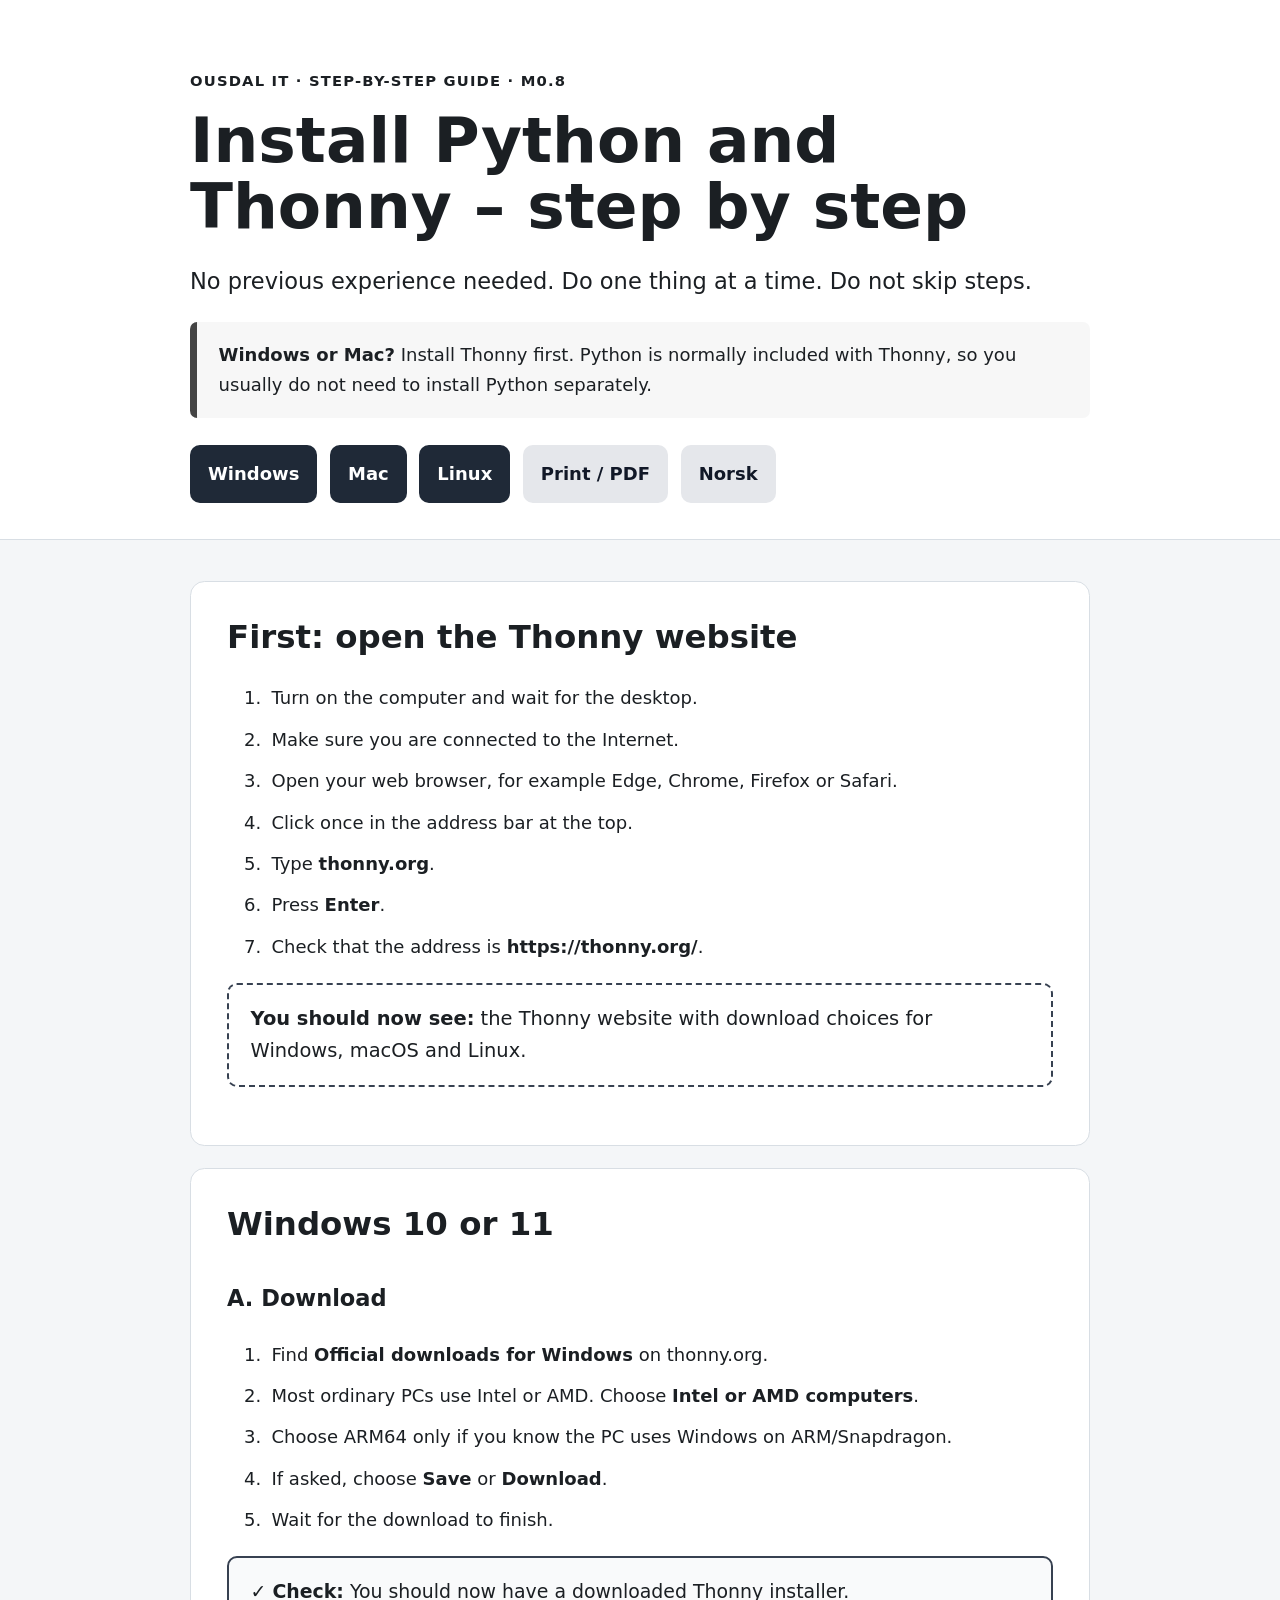
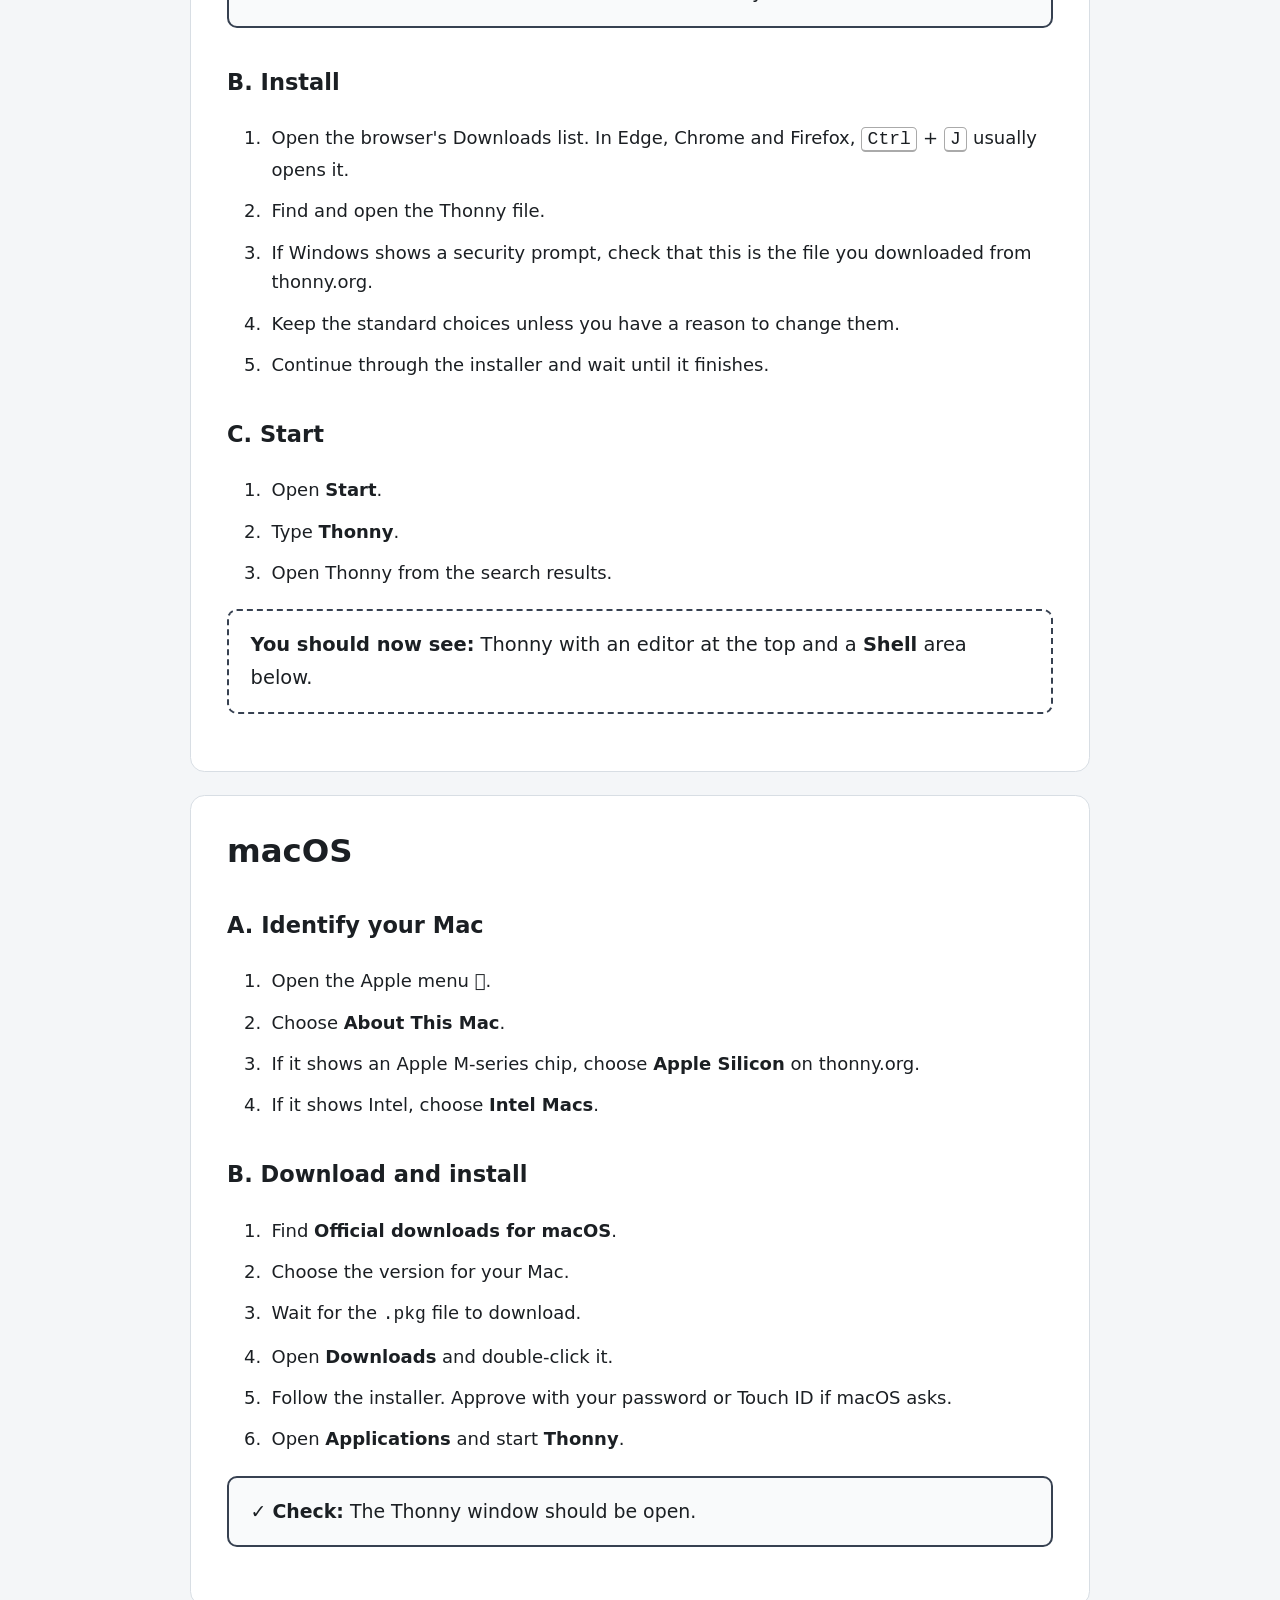
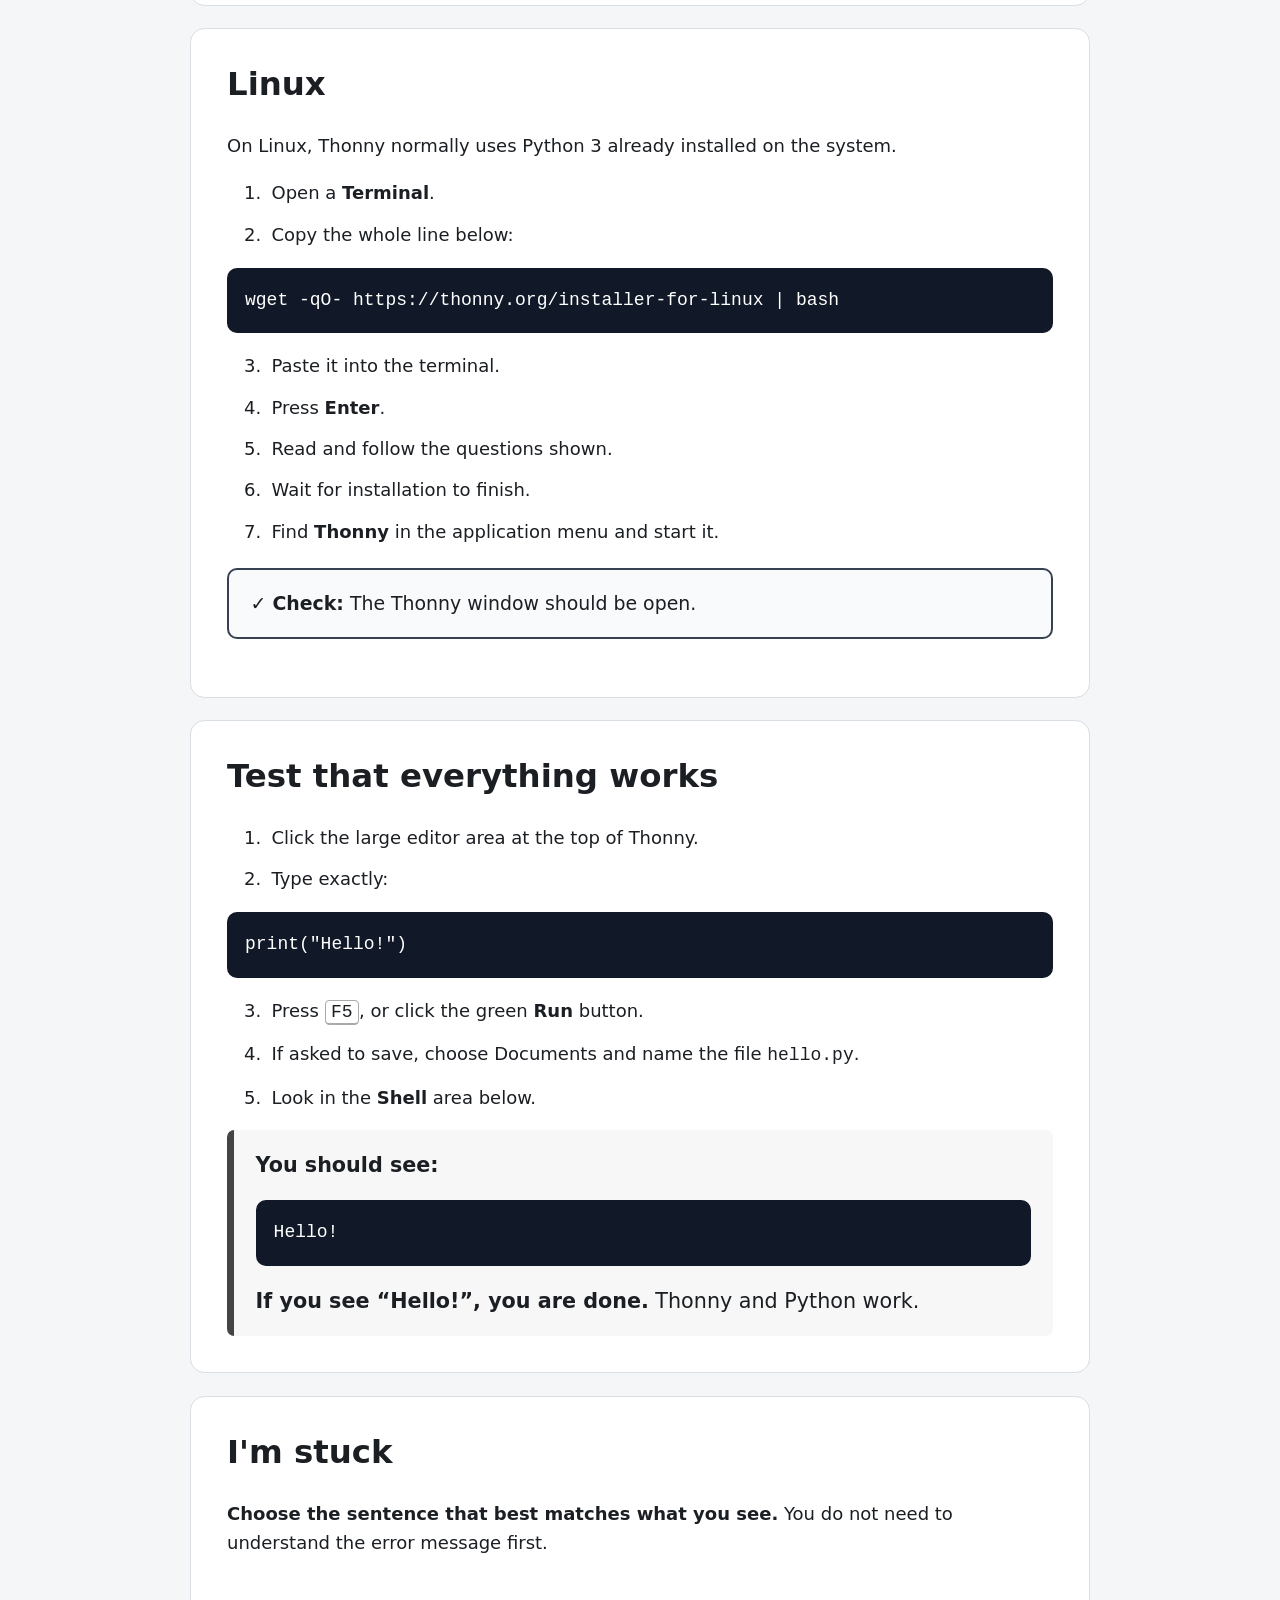
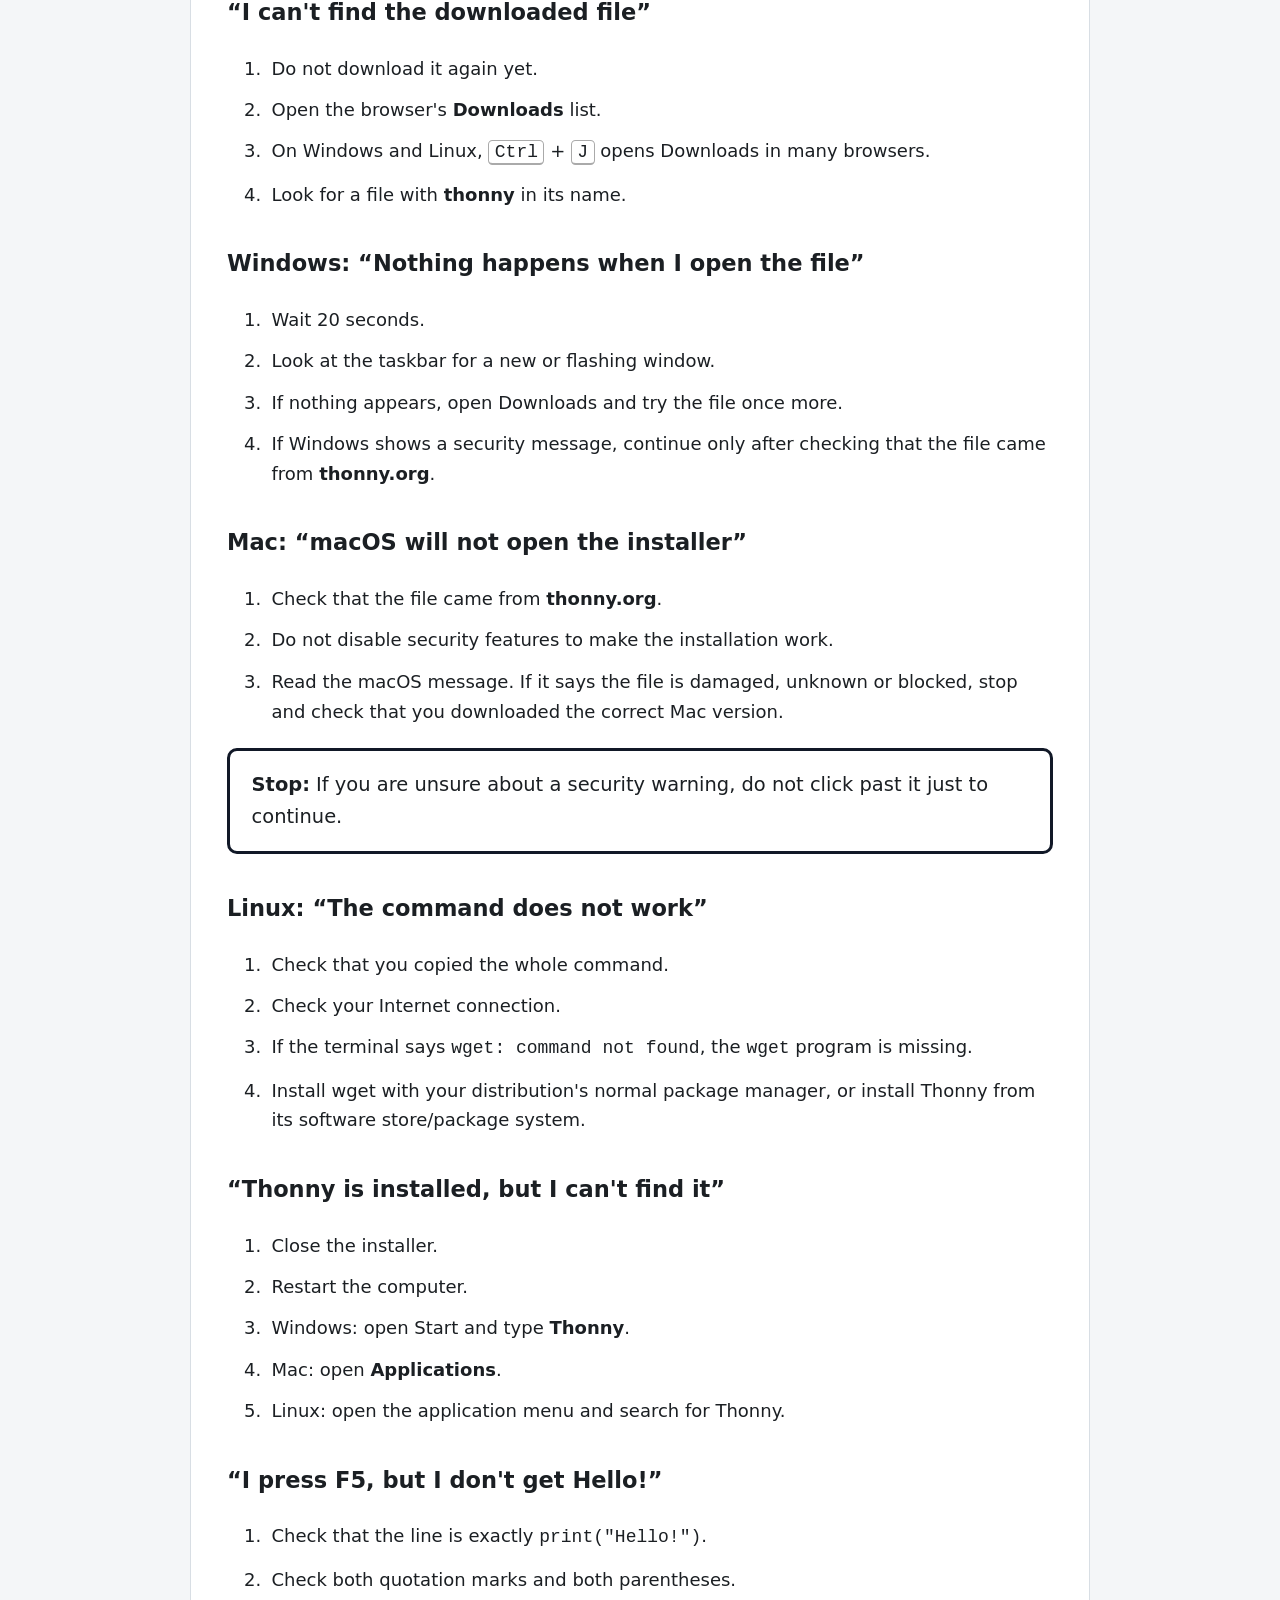
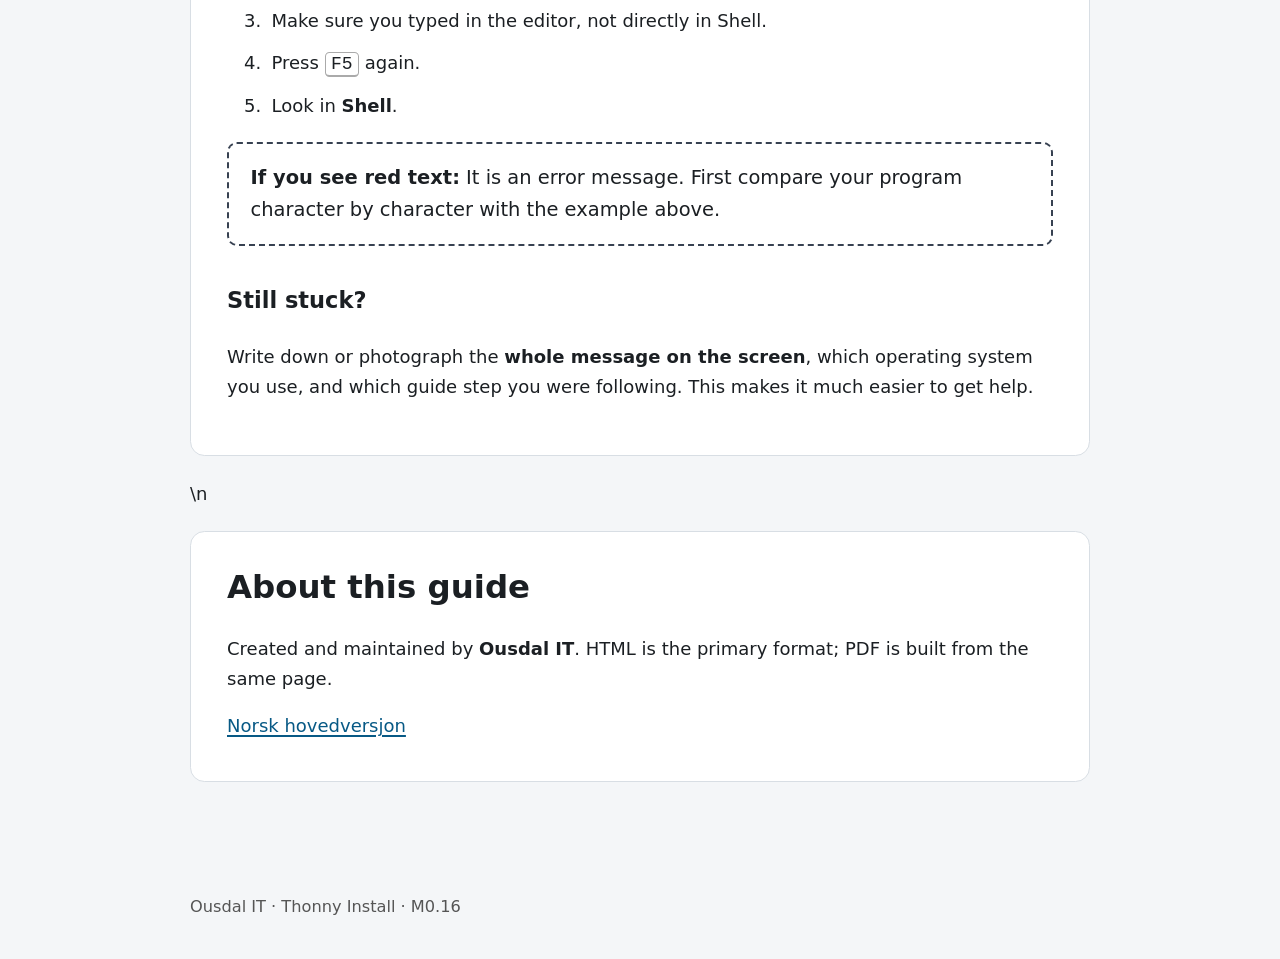
==== commit be43c532: "M0.17: add generated screenshot insertion point" ====
--- a/en/index.html
+++ b/en/index.html
@@ -43,6 +43,7 @@
 <div class="look"><strong>If you see red text:</strong> It is an error message. First compare your program character by character with the example above.</div>
 <h3>Still stuck?</h3><p>Write down or photograph the <strong>whole message on the screen</strong>, which operating system you use, and which guide step you were following. This makes it much easier to get help.</p>
 </section>
-<section class="card screenshot-note no-print"><h2>Screenshots</h2><p>Screenshots are added only after capture from real, version-recorded installations and a privacy review. The guide is designed to work without images.</p></section>\n<section class="card compact"><h2>About this guide</h2><p>Created and maintained by <strong>Ousdal IT</strong>. HTML is the primary format; PDF is built from the same page.</p><p><a href="../">Norsk hovedversjon</a></p></section>
+<!-- SCREENSHOTS:GENERATED -->
+\n<section class="card compact"><h2>About this guide</h2><p>Created and maintained by <strong>Ousdal IT</strong>. HTML is the primary format; PDF is built from the same page.</p><p><a href="../">Norsk hovedversjon</a></p></section>
 </main><footer><div class="wrap">Ousdal IT · Thonny Install · M0.16</div></footer>
 </body></html>
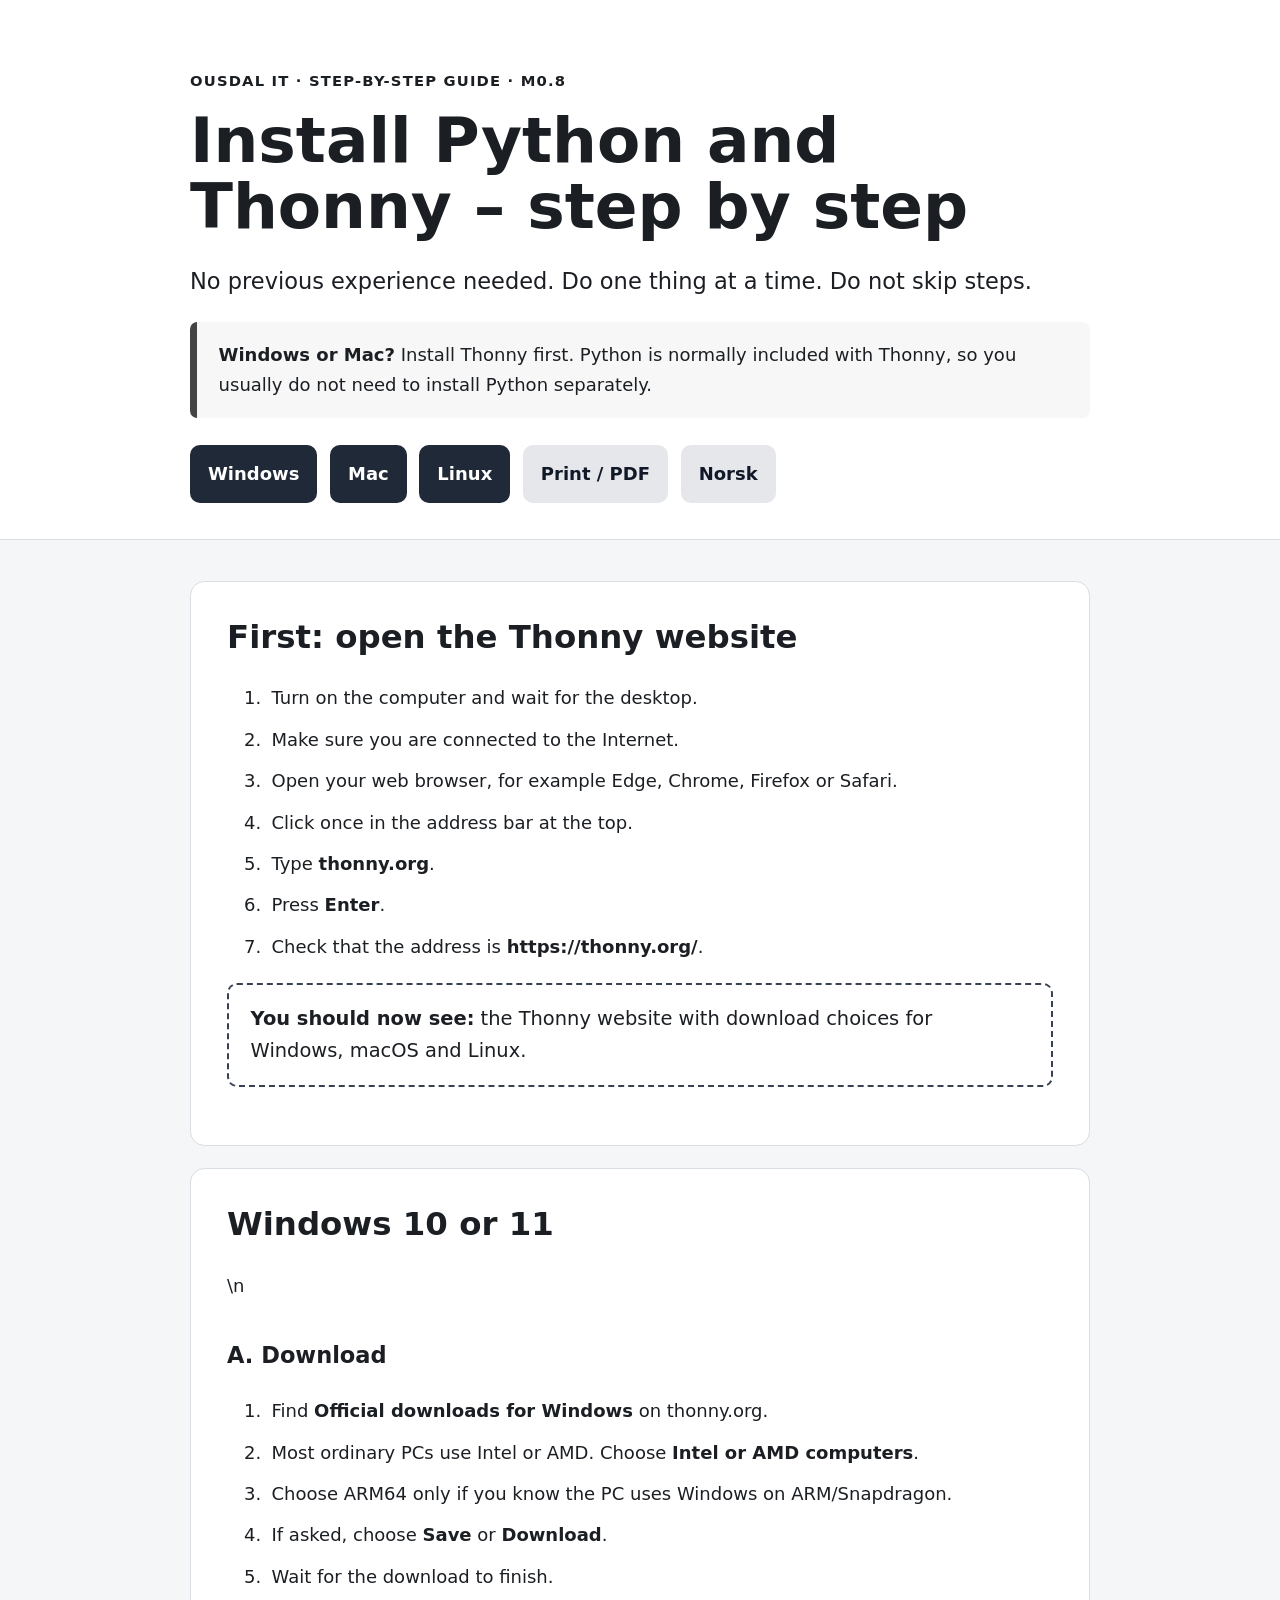
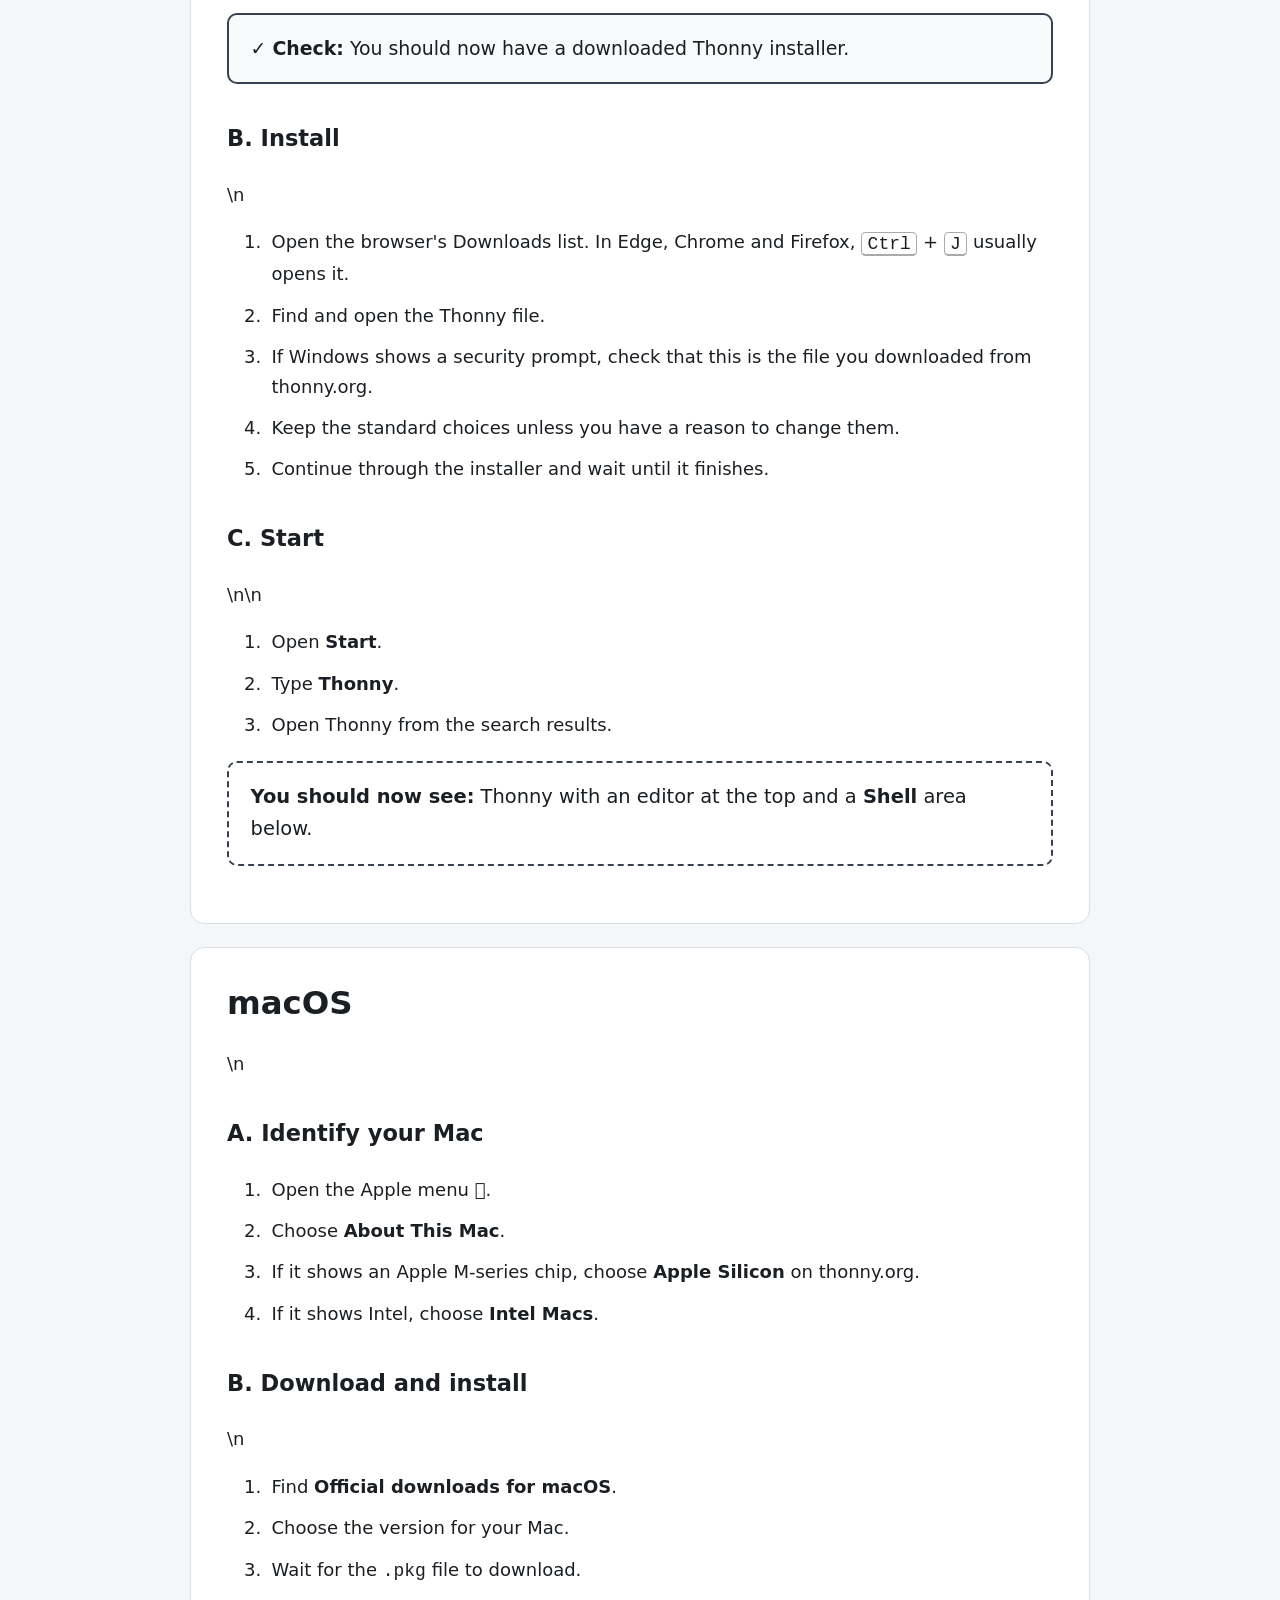
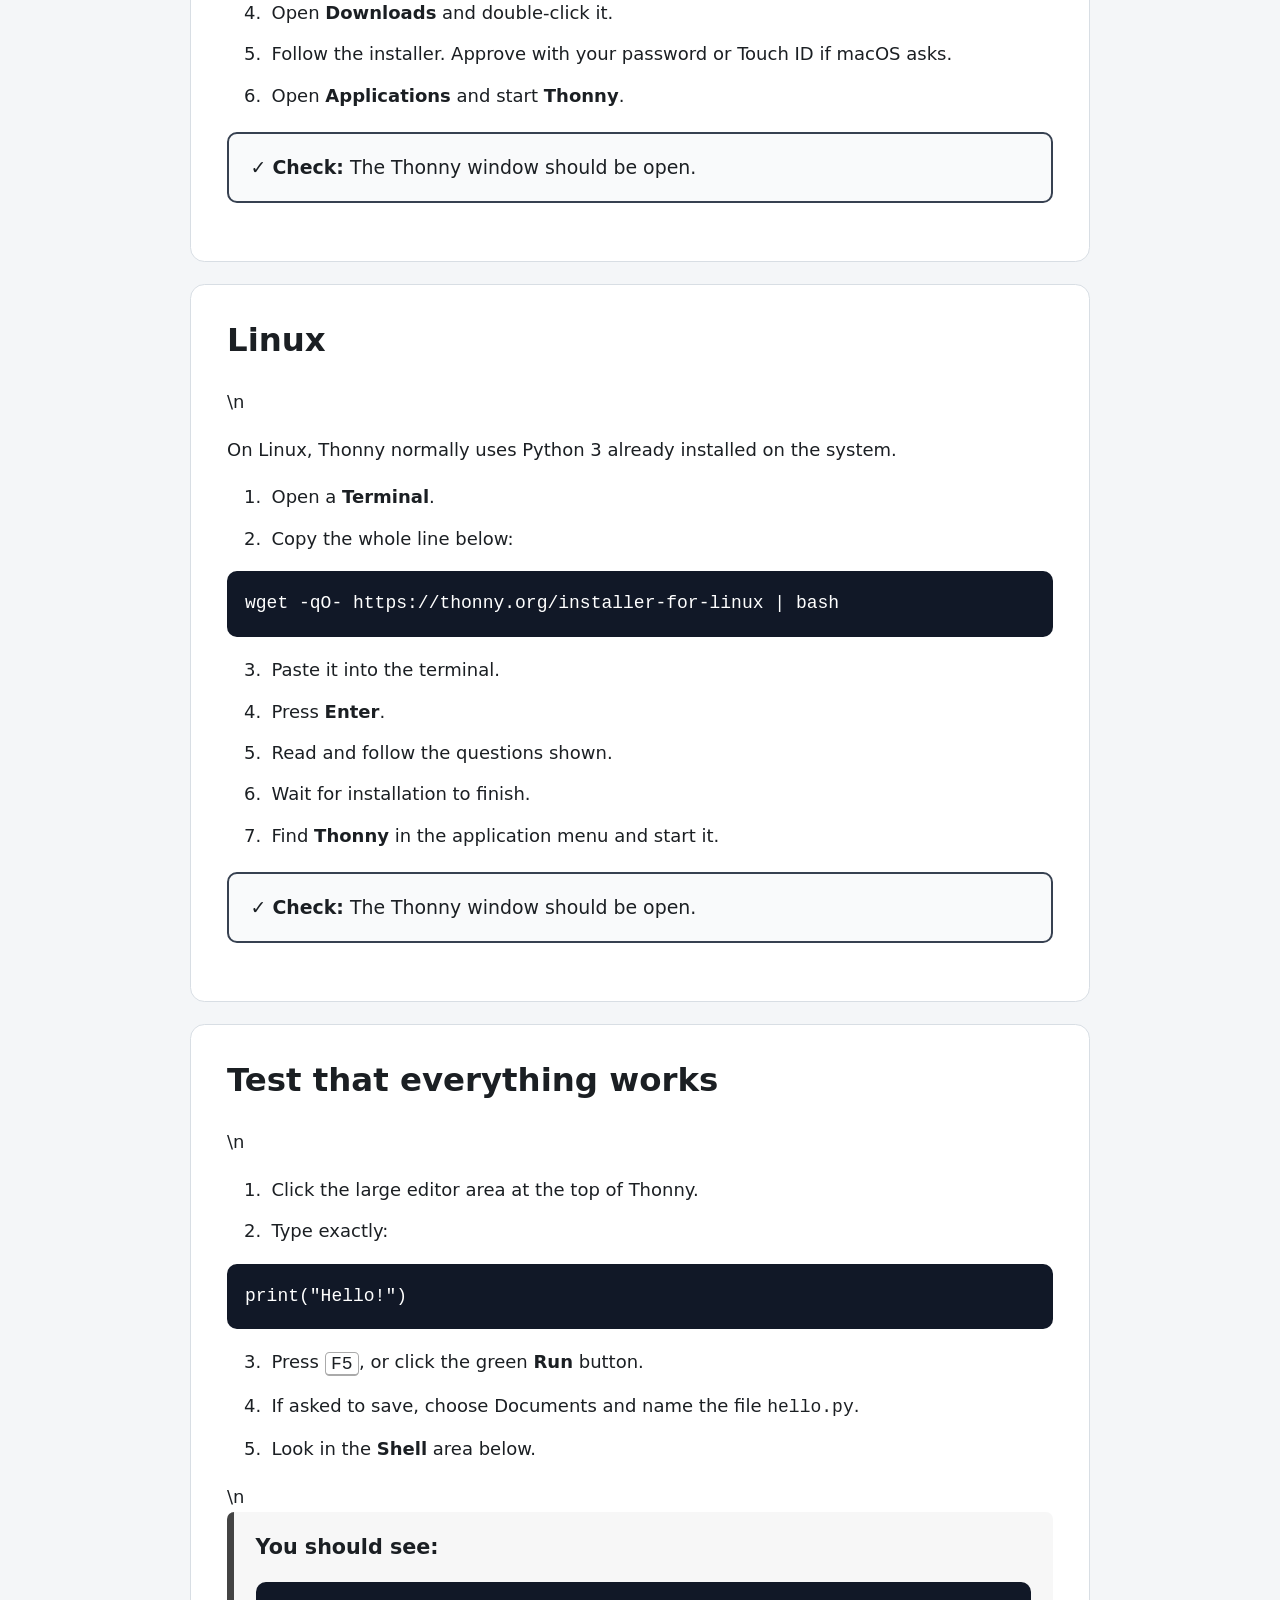
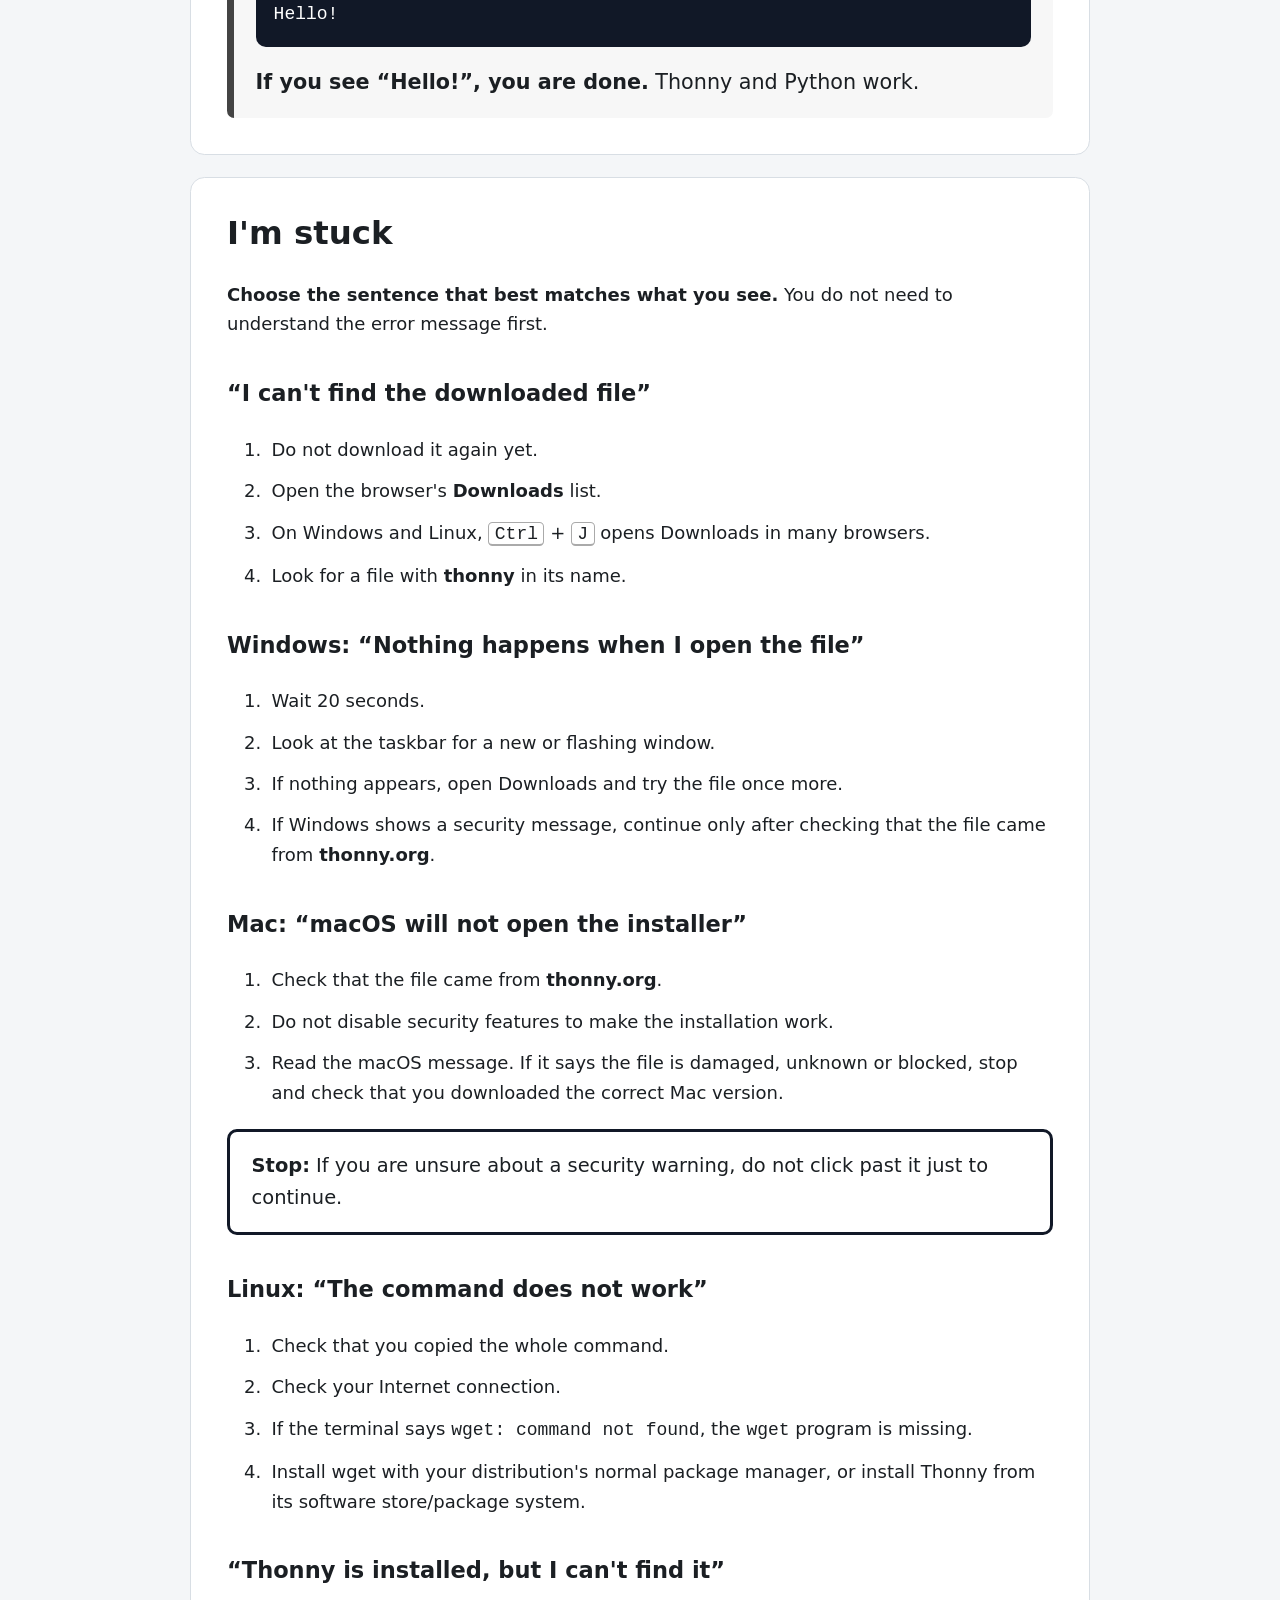
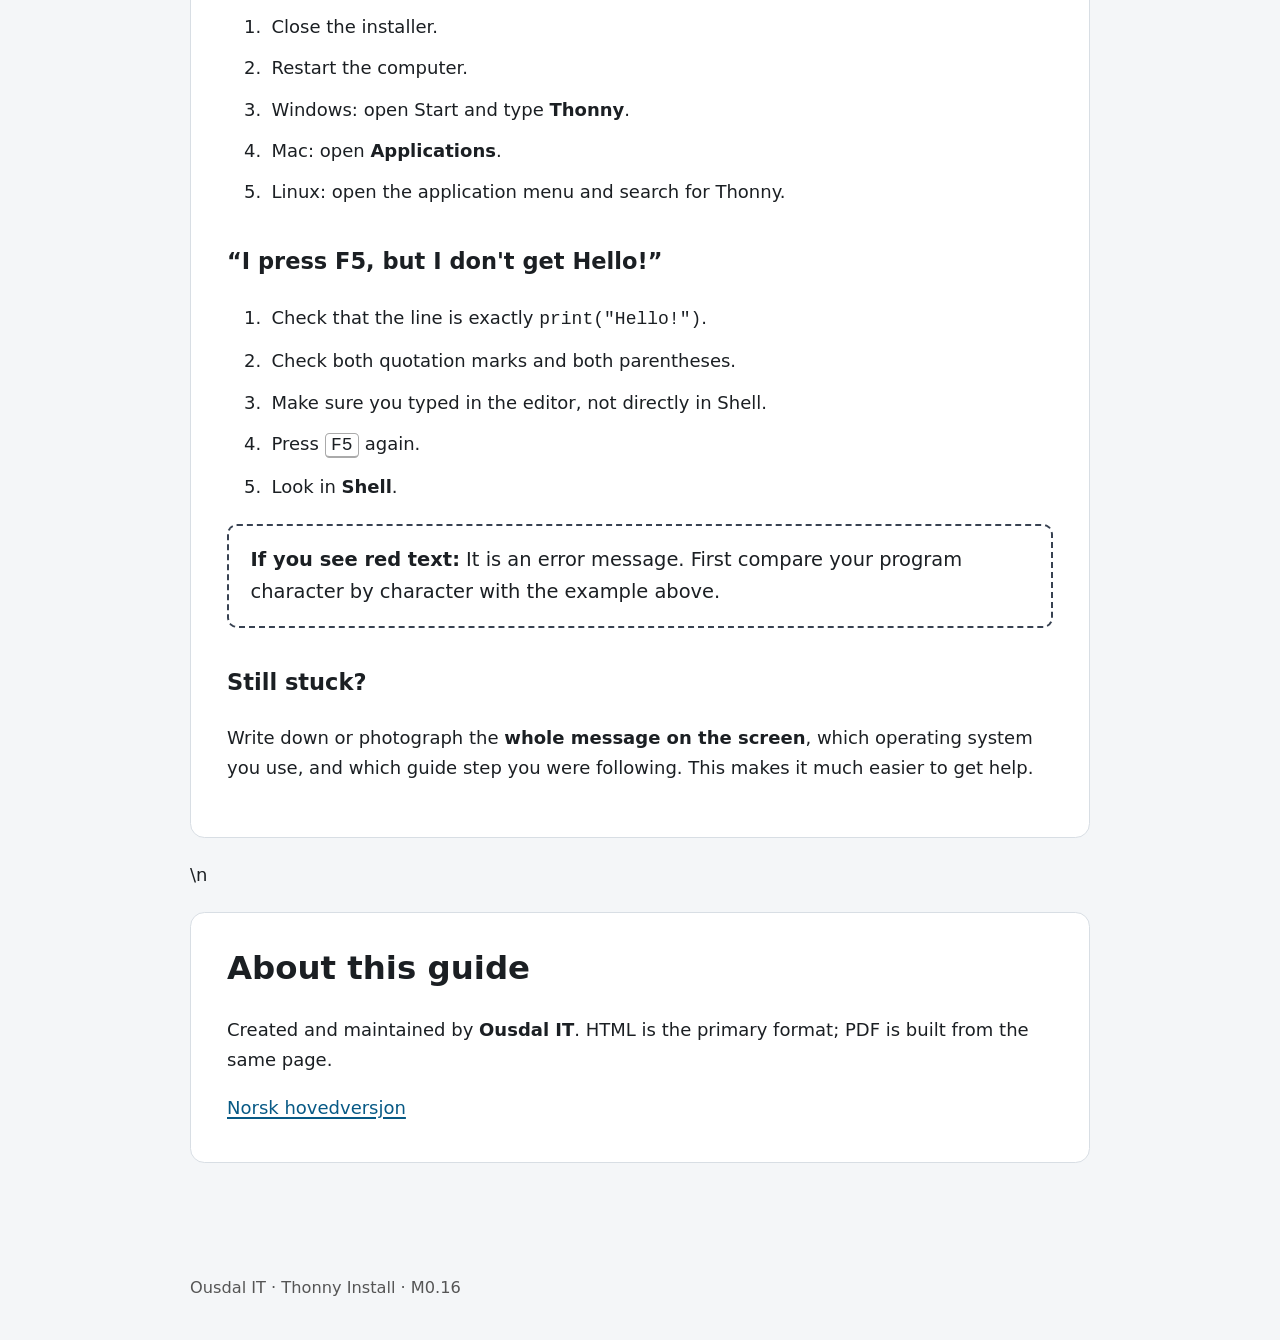
==== commit f792175c: "M0.18: add screenshot step anchors" ====
--- a/en/index.html
+++ b/en/index.html
@@ -19,18 +19,18 @@
 <section class="card"><h2>First: open the Thonny website</h2><ol>
 <li>Turn on the computer and wait for the desktop.</li><li>Make sure you are connected to the Internet.</li><li>Open your web browser, for example Edge, Chrome, Firefox or Safari.</li><li>Click once in the address bar at the top.</li><li>Type <strong>thonny.org</strong>.</li><li>Press <strong>Enter</strong>.</li><li>Check that the address is <strong>https://thonny.org/</strong>.</li></ol>
 <div class="look"><strong>You should now see:</strong> the Thonny website with download choices for Windows, macOS and Linux.</div></section>
-<section id="windows" class="card page-break"><h2>Windows 10 or 11</h2><h3>A. Download</h3><ol>
+<section id="windows" class="card page-break"><h2>Windows 10 or 11</h2>\n<!-- SCREENSHOT:windows-download --><h3>A. Download</h3><ol>
 <li>Find <strong>Official downloads for Windows</strong> on thonny.org.</li><li>Most ordinary PCs use Intel or AMD. Choose <strong>Intel or AMD computers</strong>.</li><li>Choose ARM64 only if you know the PC uses Windows on ARM/Snapdragon.</li><li>If asked, choose <strong>Save</strong> or <strong>Download</strong>.</li><li>Wait for the download to finish.</li></ol>
 <div class="check">✓ <strong>Check:</strong> You should now have a downloaded Thonny installer.</div>
-<h3>B. Install</h3><ol><li>Open the browser's Downloads list. In Edge, Chrome and Firefox, <kbd>Ctrl</kbd> + <kbd>J</kbd> usually opens it.</li><li>Find and open the Thonny file.</li><li>If Windows shows a security prompt, check that this is the file you downloaded from thonny.org.</li><li>Keep the standard choices unless you have a reason to change them.</li><li>Continue through the installer and wait until it finishes.</li></ol>
-<h3>C. Start</h3><ol><li>Open <strong>Start</strong>.</li><li>Type <strong>Thonny</strong>.</li><li>Open Thonny from the search results.</li></ol>
+<h3>B. Install</h3>\n<!-- SCREENSHOT:windows-install --><ol><li>Open the browser's Downloads list. In Edge, Chrome and Firefox, <kbd>Ctrl</kbd> + <kbd>J</kbd> usually opens it.</li><li>Find and open the Thonny file.</li><li>If Windows shows a security prompt, check that this is the file you downloaded from thonny.org.</li><li>Keep the standard choices unless you have a reason to change them.</li><li>Continue through the installer and wait until it finishes.</li></ol>
+<h3>C. Start</h3>\n<!-- SCREENSHOT:windows-start -->\n<!-- SCREENSHOT:windows-start --><ol><li>Open <strong>Start</strong>.</li><li>Type <strong>Thonny</strong>.</li><li>Open Thonny from the search results.</li></ol>
 <div class="look"><strong>You should now see:</strong> Thonny with an editor at the top and a <strong>Shell</strong> area below.</div></section>
-<section id="mac" class="card page-break"><h2>macOS</h2><h3>A. Identify your Mac</h3><ol><li>Open the Apple menu <strong></strong>.</li><li>Choose <strong>About This Mac</strong>.</li><li>If it shows an Apple M-series chip, choose <strong>Apple Silicon</strong> on thonny.org.</li><li>If it shows Intel, choose <strong>Intel Macs</strong>.</li></ol>
-<h3>B. Download and install</h3><ol><li>Find <strong>Official downloads for macOS</strong>.</li><li>Choose the version for your Mac.</li><li>Wait for the <code>.pkg</code> file to download.</li><li>Open <strong>Downloads</strong> and double-click it.</li><li>Follow the installer. Approve with your password or Touch ID if macOS asks.</li><li>Open <strong>Applications</strong> and start <strong>Thonny</strong>.</li></ol><div class="check">✓ <strong>Check:</strong> The Thonny window should be open.</div></section>
-<section id="linux" class="card page-break"><h2>Linux</h2><p>On Linux, Thonny normally uses Python 3 already installed on the system.</p><ol><li>Open a <strong>Terminal</strong>.</li><li>Copy the whole line below:</li></ol>
+<section id="mac" class="card page-break"><h2>macOS</h2>\n<!-- SCREENSHOT:macos-download --><h3>A. Identify your Mac</h3><ol><li>Open the Apple menu <strong></strong>.</li><li>Choose <strong>About This Mac</strong>.</li><li>If it shows an Apple M-series chip, choose <strong>Apple Silicon</strong> on thonny.org.</li><li>If it shows Intel, choose <strong>Intel Macs</strong>.</li></ol>
+<h3>B. Download and install</h3>\n<!-- SCREENSHOT:macos-install --><ol><li>Find <strong>Official downloads for macOS</strong>.</li><li>Choose the version for your Mac.</li><li>Wait for the <code>.pkg</code> file to download.</li><li>Open <strong>Downloads</strong> and double-click it.</li><li>Follow the installer. Approve with your password or Touch ID if macOS asks.</li><li>Open <strong>Applications</strong> and start <strong>Thonny</strong>.</li></ol><div class="check">✓ <strong>Check:</strong> The Thonny window should be open.</div></section>
+<section id="linux" class="card page-break"><h2>Linux</h2>\n<!-- SCREENSHOT:linux-terminal --><p>On Linux, Thonny normally uses Python 3 already installed on the system.</p><ol><li>Open a <strong>Terminal</strong>.</li><li>Copy the whole line below:</li></ol>
 <pre><code>wget -qO- https://thonny.org/installer-for-linux | bash</code></pre>
 <ol start="3"><li>Paste it into the terminal.</li><li>Press <strong>Enter</strong>.</li><li>Read and follow the questions shown.</li><li>Wait for installation to finish.</li><li>Find <strong>Thonny</strong> in the application menu and start it.</li></ol><div class="check">✓ <strong>Check:</strong> The Thonny window should be open.</div></section>
-<section id="test" class="card page-break"><h2>Test that everything works</h2><ol><li>Click the large editor area at the top of Thonny.</li><li>Type exactly:</li></ol><pre><code>print("Hello!")</code></pre><ol start="3"><li>Press <kbd>F5</kbd>, or click the green <strong>Run</strong> button.</li><li>If asked to save, choose Documents and name the file <code>hello.py</code>.</li><li>Look in the <strong>Shell</strong> area below.</li></ol><div class="success"><strong>You should see:</strong><pre><code>Hello!</code></pre><strong>If you see “Hello!”, you are done.</strong> Thonny and Python work.</div></section>
+<section id="test" class="card page-break"><h2>Test that everything works</h2>\n<!-- SCREENSHOT:thonny-editor --><ol><li>Click the large editor area at the top of Thonny.</li><li>Type exactly:</li></ol><pre><code>print("Hello!")</code></pre><ol start="3"><li>Press <kbd>F5</kbd>, or click the green <strong>Run</strong> button.</li><li>If asked to save, choose Documents and name the file <code>hello.py</code>.</li><li>Look in the <strong>Shell</strong> area below.</li></ol><!-- SCREENSHOT:thonny-run -->\n<div class="success"><strong>You should see:</strong><pre><code>Hello!</code></pre><strong>If you see “Hello!”, you are done.</strong> Thonny and Python work.</div></section>
 <section id="help" class="card page-break"><h2>I'm stuck</h2>
 <p><strong>Choose the sentence that best matches what you see.</strong> You do not need to understand the error message first.</p>
 <h3>“I can't find the downloaded file”</h3><ol><li>Do not download it again yet.</li><li>Open the browser's <strong>Downloads</strong> list.</li><li>On Windows and Linux, <kbd>Ctrl</kbd> + <kbd>J</kbd> opens Downloads in many browsers.</li><li>Look for a file with <strong>thonny</strong> in its name.</li></ol>
--- a/style.css
+++ b/style.css
@@ -107,3 +107,9 @@
   .card.compact { break-before: auto; page-break-before: auto; }
   footer { display: none; }
 }
+
+.screenshot-grid { display: grid; grid-template-columns: repeat(auto-fit,minmax(260px,1fr)); gap: 1.25rem; }
+.screenshot { margin: 0; }
+.screenshot img { display:block; width:100%; height:auto; border:1px solid #9ca3af; border-radius:.5rem; background:#fff; }
+.screenshot figcaption { margin-top:.5rem; font-size:.95rem; font-weight:700; }
+@media print { .screenshot-gallery { break-inside:auto; } .screenshot { break-inside:avoid-page; } }
